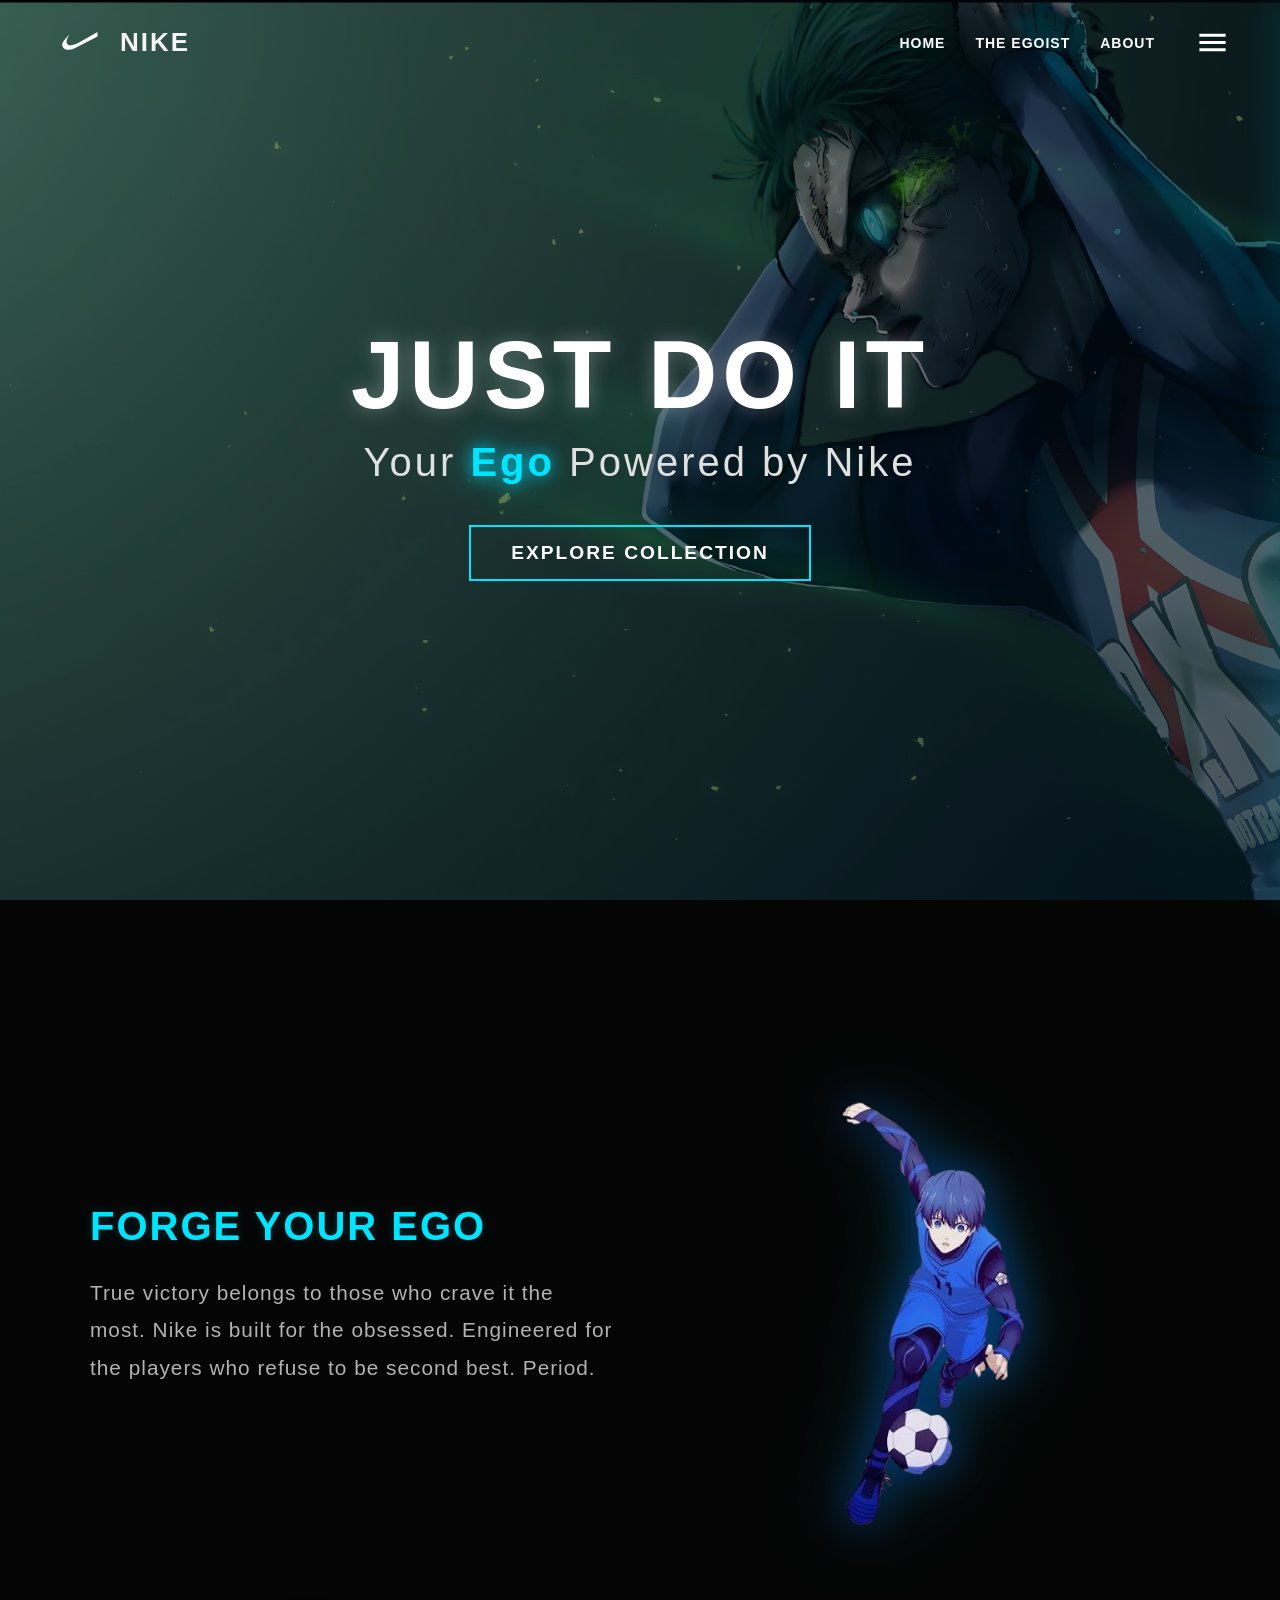
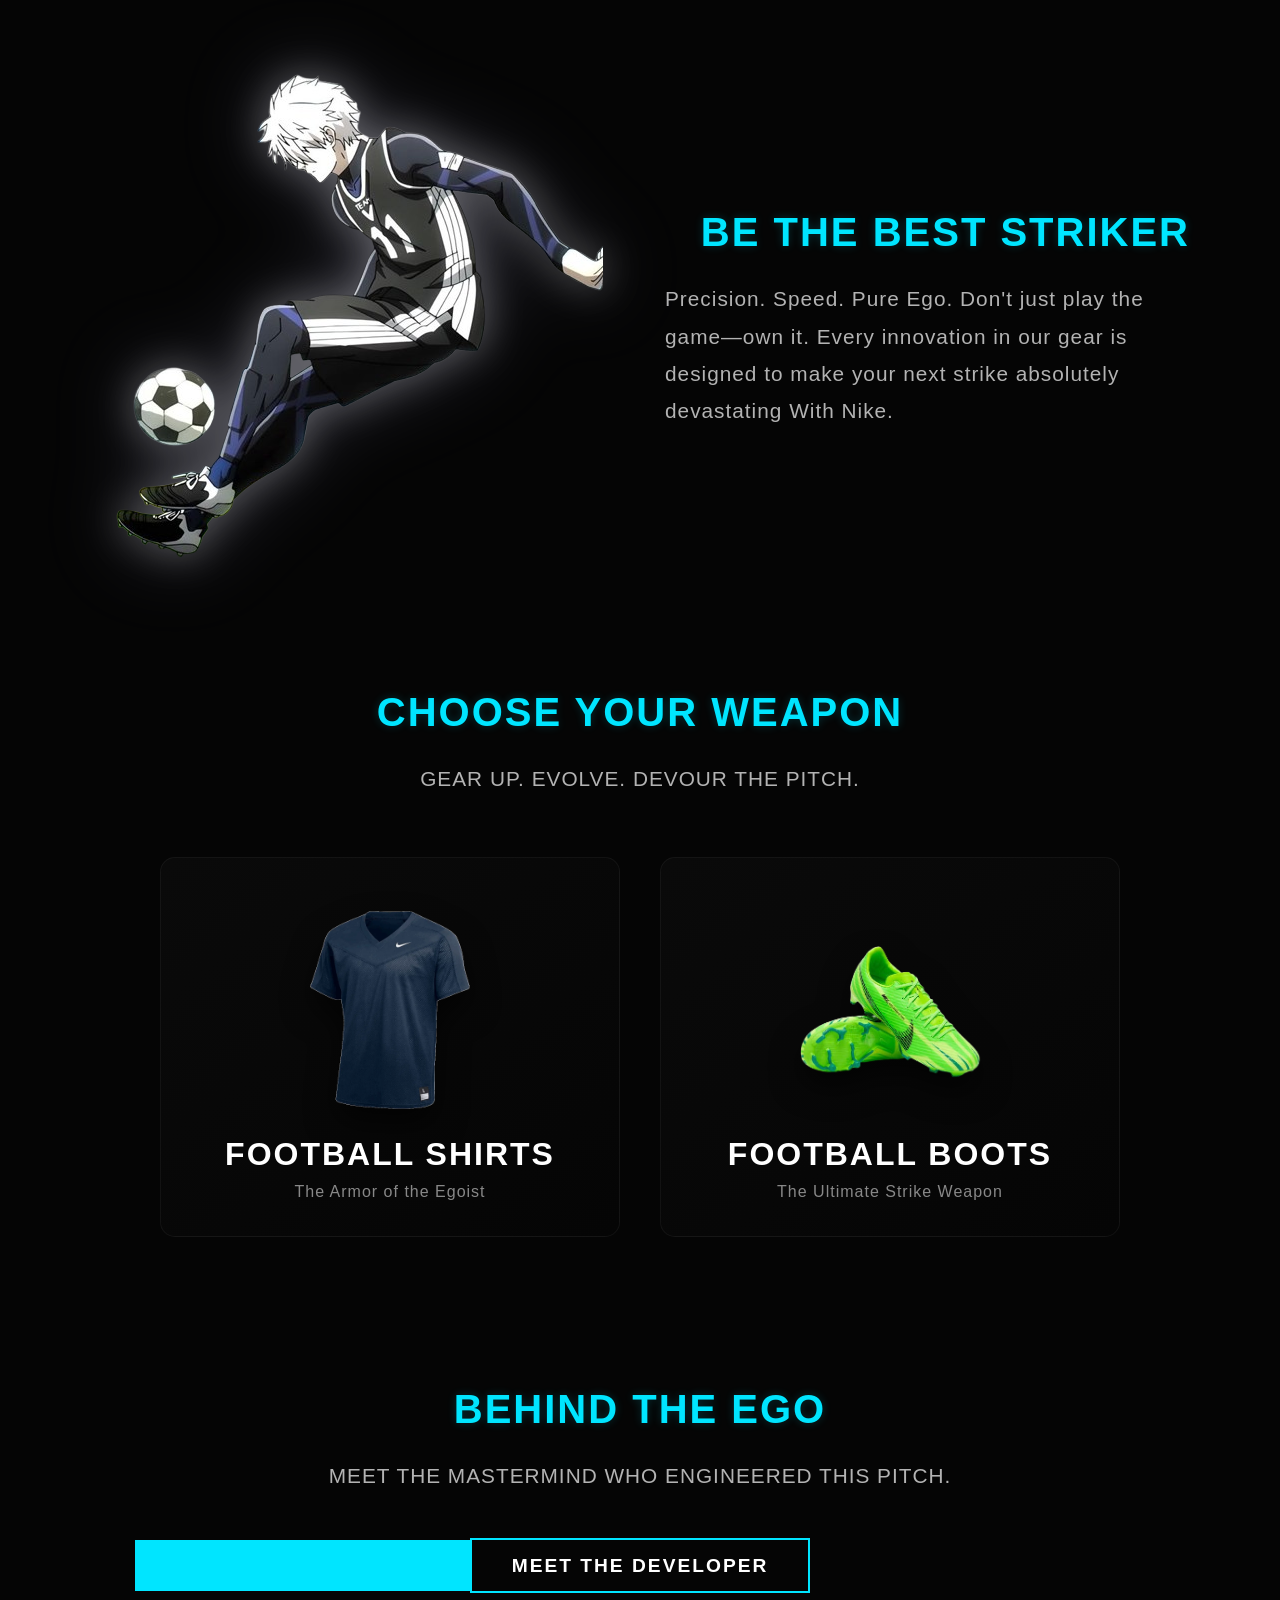
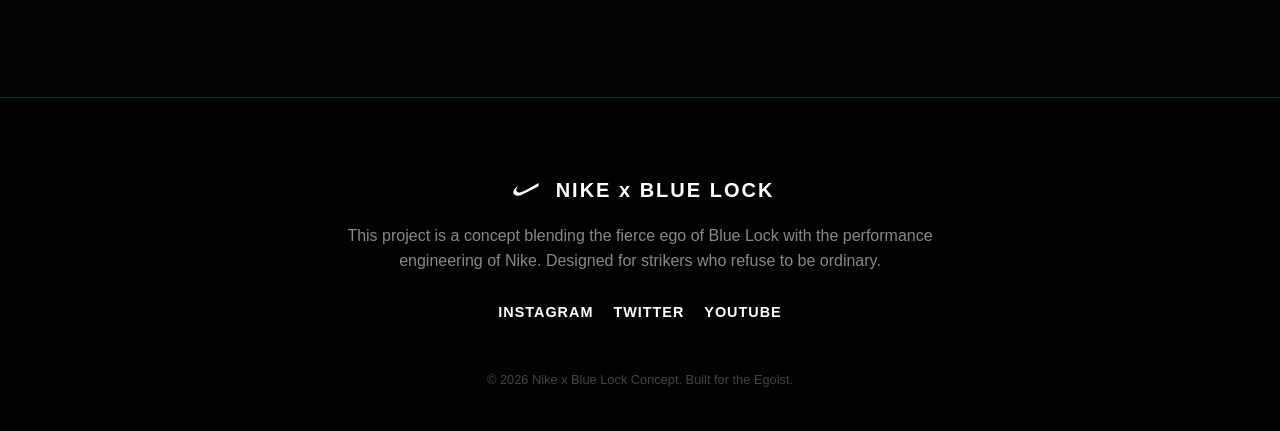
==== index.html @ 090bbc3a "Update index.html" ====
<!DOCTYPE html>
<html lang="en">
<head>
    <meta charset="UTF-8">
    <meta name="viewport" content="width=device-width, initial-scale=1.0">
    <title>Nike | Blue Lock</title>
    <link rel="stylesheet" href="css/master.css">
</head>
<body>

    <!-- شريط التنقل (Navbar) -->
    <nav id="navbar">
        <div class="logo">
            <svg viewBox="0 0 24 24" width="60" height="35" fill="white">
                <path d="M24 7.8L9.04 15.6c-2.32 1.31-4.7 1.77-7.23.95C.13 15.44-1.14 13.9.79 10.98c.45-.69 1-1.34 1.58-1.95.83-.87 1.62-1.78 2.45-2.65-.63.95-1.14 1.95-1.6 2.97-.47 1.05-.62 2.1-.2 3.1.53 1.25 1.77 1.74 3.07 1.48 1.98-.38 3.86-1.15 5.6-2.07l12.31-7.06z"/>
            </svg>
            NIKE
        </div>
        
        <div class="nav-right">
            <ul class="nav-links">
                <li><a href="#hero">Home</a></li>
                <li><a href="#about">The Egoist</a></li>
                <li><a href="#footer">About</a></li>
            </ul>
            <div class="menu-btn" id="menu-btn">
                <svg viewBox="0 0 24 24" width="35" height="35" fill="white">
                    <path d="M3 6h18v2H3V6m0 5h18v2H3v-2m0 5h18v2H3v-2z"/>
                </svg>
            </div>
        </div>
    </nav>

    <!-- القائمة الجانبية المخفية -->
    <div id="sidebar" class="sidebar">
        <div class="close-btn" id="close-btn">&times;</div>
        <ul class="sidebar-links">
            <li><a href="shirts.html" target="_blank">Football Shirts</a></li>
            <li><a href="boots.html" target="_blank">Football Boots</a></li>
        </ul>
    </div>

    <!-- بطل الصفحة -->
    <section id="hero">
        <video class="video-bg" autoplay loop muted playsinline webkit-playsinline poster="main photos/rin-poster.png" preload="auto">
            <source src="main videos/rin-itoshi-bluelock.3840x2160.mp4" type="video/mp4">
        </video>
        <div class="overlay"></div>
        <div class="hero-content">
            <h1>Just Do It</h1>
            <h2>Your <span>Ego</span> Powered by Nike </h2>
            <a href="#explore-btn" id="explore-btn" class="btn">Explore Collection</a>
        </div>
    </section>

    <!-- المحتوى -->
    <section id="about" class="content-section">
        
        <!-- إيساجي -->
        <div class="split-container reveal">
            <div class="text-content">
                <h3 class="section-title text-left">FORGE YOUR EGO</h3>
                <p>True victory belongs to those who crave it the most. Nike is built for the obsessed. Engineered for the players who refuse to be second best. Period.</p>
            </div>
            <div class="image-content">
                <img src="main photos/images_isagiiii-removebg-preview.png" alt="Isagi Yoichi" class="character-img isagi-aura">
            </div>
        </div>
        
        <!-- ناجي -->
        <div class="split-container split-reverse reveal">
            <div class="text-content">
                <h3 class="section-title text-left">BE THE BEST STRIKER</h3>
                <p>Precision. Speed. Pure Ego. Don't just play the game—own it. Every innovation in our gear is designed to make your next strike absolutely devastating With Nike.</p>
            </div>
            <div class="image-content">
                <img src="main photos/nagiiisiii-removebg-preview.png" alt="Nagi Seishiro" class="character-img nagi-aura">
            </div>
        </div>

        <!-- الكروت -->
        <div class="categories-section reveal">
            <h3 class="section-title text-center">CHOOSE YOUR WEAPON</h3>
            <p class="section-subtitle text-center">Gear up. Evolve. Devour the pitch.</p>
            <div class="cards-container">
                <a href="shirts.html" class="category-card isagi-card">
                    <img src="main photos/NikeMen_sStockFlagFootballJersey_13.webp" alt="Football Shirt" class="card-image">
                    <div class="card-text">
                        <h4>FOOTBALL SHIRTS</h4>
                        <p>The Armor of the Egoist</p>
                    </div>
                </a>
                <a href="boots.html" class="category-card rin-card">
                    <img src="main photos/images_boots-removebg-preview.png" alt="Football Boots" class="card-image">
                    <div class="card-text">
                        <h4>FOOTBALL BOOTS</h4>
                        <p>The Ultimate Strike Weapon</p>
                    </div>
                </a>
            </div>
        </div>
        
        <!-- سيكشن المطور (الجديد) -->
        <div class="developer-teaser reveal">
            <h3 class="section-title text-center">BEHIND THE EGO</h3>
            <p class="section-subtitle text-center">Meet the mastermind who engineered this pitch.</p>
            <div class="text-center" style="margin-top: 30px;">
                <a href="me.html" class="btn">MEET THE DEVELOPER</a>
            </div>
        </div>

    </section>

    <!-- الفوتر -->
    <footer id="footer" class="footer-section">
        <div class="footer-content reveal">
            <div class="footer-logo">
                <svg viewBox="0 0 24 24" width="40" height="25" fill="white">
                    <path d="M24 7.8L9.04 15.6c-2.32 1.31-4.7 1.77-7.23.95C.13 15.44-1.14 13.9.79 10.98c.45-.69 1-1.34 1.58-1.95.83-.87 1.62-1.78 2.45-2.65-.63.95-1.14 1.95-1.6 2.97-.47 1.05-.62 2.1-.2 3.1.53 1.25 1.77 1.74 3.07 1.48 1.98-.38 3.86-1.15 5.6-2.07l12.31-7.06z"/>
                </svg>
                <span>NIKE x BLUE LOCK</span>
            </div>
            <p>This project is a concept blending the fierce ego of Blue Lock with the performance engineering of Nike. Designed for strikers who refuse to be ordinary.</p>
            <div class="social-links">
                <a href="https://www.instagram.com/nike/" target="_blank">Instagram</a>
                <a href="https://twitter.com/Nike" target="_blank">Twitter</a>
                <a href="https://www.youtube.com/@nike" target="_blank">YouTube</a>
            </div>
            <p class="copyright">&copy; 2026 Nike x Blue Lock Concept. Built for the Egoist.</p>
        </div>
    </footer>

    <script src="js/active.js"></script>
</body>
</html>
---- css/master.css ----
/* =========================================
   الأساسيات وتنسيق الصفحة
   ========================================= */
* {
    margin: 0;
    padding: 0;
    box-sizing: border-box;
    font-family: 'Arial', sans-serif;
}

html {
    scroll-behavior: smooth; 
}
 
body {
    overflow-x: hidden; 
    width: 100%;
    background-color: #050505; 
    color: #f5f5f5;
}
 
/* =========================================
   شريط التنقل (Navbar)
   ========================================= */
#navbar {
    position: fixed;
    top: 0;
    width: 100%;
    padding: 25px 50px;
    display: flex;
    justify-content: space-between;
    align-items: center;
    z-index: 1000;
    transition: background-color 0.4s ease, padding 0.4s ease, box-shadow 0.4s ease;
}
 
#navbar.scrolled {
    background-color: rgba(5, 5, 5, 0.9);
    padding: 15px 50px;
    box-shadow: 0 5px 20px rgba(0, 229, 255, 0.1); 
    backdrop-filter: blur(10px);
}
 
.logo {
    display: flex;
    align-items: center;
    gap: 10px;
    font-size: 26px;
    font-weight: 900;
    letter-spacing: 2px;
}
 
.nav-right {
    display: flex;
    align-items: center;
    gap: 40px; 
}
 
.nav-links {
    list-style: none;
    display: flex;
    gap: 30px;
}
 
.nav-links a {
    text-decoration: none;
    color: #fff;
    font-weight: bold;
    font-size: 14px;
    text-transform: uppercase;
    letter-spacing: 1px;
    transition: color 0.3s ease, text-shadow 0.3s ease;
}
 
.nav-links a:hover {
    color: #00e5ff;
    text-shadow: 0 0 10px #00e5ff;
}
 
/* =========================================
   بطل الصفحة (Hero Section) والفيديو
   ========================================= */
#hero {
    position: relative;
    width: 100%;
    overflow: hidden;
    isolation: isolate; 
    background-color: #04100f; 
    
    background-image: url("../main photos/rin-poster.png");
    background-size: cover;
    background-position: center;

    height: 100vh;
    height: 100dvh;
    height: calc(var(--vh, 1vh) * 100);
    display: flex;
    justify-content: center;
    align-items: center;
    text-align: center;
}
 
.video-bg {
    position: absolute;
    top: 0;
    left: 0;
    width: 100%;
    height: 100%;
    min-width: 100%;
    min-height: 100%;
    object-fit: cover;
    z-index: -2;
}
 
.overlay {
    position: absolute;
    top: 0;
    left: 0;
    width: 100%;
    height: 100%;
    background: linear-gradient(135deg, rgba(0,0,0,0.4) 0%, rgba(0, 15, 30, 0.7) 100%);
    z-index: -1;
}
 
.hero-content {
    position: relative;
    z-index: 1;
    display: flex;
    flex-direction: column;
    justify-content: center;
    align-items: center;
    height: 100vh; 
    padding: 0 20px;
}
 
.hero-content h1 {
    font-size: 6rem;
    font-weight: 900;
    text-transform: uppercase;
    letter-spacing: 5px;
    margin-bottom: 10px;
    color: #fff;
    text-shadow: 0 0 20px rgba(255, 255, 255, 0.3);
}
 
.hero-content h2 {
    font-size: 2.5rem;
    font-weight: 300;
    letter-spacing: 3px;
    margin-bottom: 40px;
    color: #e0e0e0;
}
 
.hero-content h2 span {
    color: #00e5ff;
    font-weight: 800;
    text-shadow: 0 0 15px rgba(0, 229, 255, 0.8), 0 0 30px rgba(0, 229, 255, 0.5);
}
 
.btn {
    padding: 15px 40px;
    background-color: transparent;
    color: #fff;
    border: 2px solid #00e5ff;
    text-transform: uppercase;
    font-weight: bold;
    font-size: 1.2rem;
    letter-spacing: 2px;
    text-decoration: none;
    transition: all 0.4s ease;
    position: relative;
    overflow: hidden;
    z-index: 1;
}
 
.btn::before {
    content: '';
    position: absolute;
    top: 0;
    left: -100%;
    width: 100%;
    height: 100%;
    background-color: #00e5ff;
    z-index: -1;
    transition: all 0.4s ease;
}
 
.btn:hover::before {
    left: 0;
}
 
.btn:hover {
    color: #050505;
    box-shadow: 0 0 20px #00e5ff;
}
 
/* =========================================
   أكواد القائمة الجانبية (Sidebar) 
   ========================================= */
.menu-btn {
    cursor: pointer;
    display: flex;
    align-items: center;
    transition: transform 0.3s ease;
}
 
.menu-btn:hover {
    transform: scale(1.1);
}
 
.menu-btn:hover svg {
    fill: #00e5ff; 
}
 
.sidebar {
    position: fixed;
    top: 0;
    right: -350px; 
    width: 350px;
    height: 100vh;
    background: rgba(5, 5, 5, 0.95);
    backdrop-filter: blur(15px); 
    border-left: 2px solid #00e5ff; 
    box-shadow: -10px 0 30px rgba(0, 229, 255, 0.1);
    z-index: 2000; 
    transition: right 0.5s cubic-bezier(0.77, 0, 0.175, 1); 
    display: flex;
    flex-direction: column;
    padding: 40px;
    max-width: 100%;
}
 
.sidebar.active {
    right: 0; 
}
 
.close-btn {
    align-self: flex-end;
    font-size: 45px;
    font-weight: 300;
    cursor: pointer;
    color: #fff;
    margin-bottom: 50px;
    transition: all 0.3s ease;
    line-height: 1;
}
 
.close-btn:hover {
    color: #00e5ff;
    transform: rotate(90deg); 
    text-shadow: 0 0 15px #00e5ff;
}
 
.sidebar-links {
    list-style: none;
    display: flex;
    flex-direction: column;
    gap: 30px;
}
 
.sidebar-links a {
    text-decoration: none;
    color: #fff;
    font-size: 1.4rem;
    font-weight: 900;
    text-transform: uppercase;
    letter-spacing: 3px;
    transition: all 0.3s ease;
    display: block;
    padding-bottom: 15px;
    border-bottom: 1px solid rgba(255, 255, 255, 0.1);
}
 
.sidebar-links a:hover {
    color: #00e5ff;
    padding-left: 15px; 
    border-bottom: 1px solid #00e5ff;
    text-shadow: 0 0 20px rgba(0, 229, 255, 0.5);
}
 
/* =========================================
   تنسيق قسم المحتوى (The Egoist Sections)
   ========================================= */
.content-section {
    padding: 120px 20px;
    background-color: #050505; 
    position: relative;
    z-index: 2; 
    overflow: hidden; 
}
 
/* التنسيق للقسم المنفصل (صورة وكلام) */
.split-container {
    max-width: 1100px;
    margin: 0 auto 100px auto;
    display: flex;
    align-items: center;
    justify-content: space-between;
    gap: 50px;
}

/* كلاس لعكس الاتجاه (الصورة شمال والكلام يمين) */
.split-reverse {
    flex-direction: row-reverse;
}

.text-content {
    flex: 1;
}

.text-left {
    text-align: left; 
}

/* عشان نضمن إن العناوين تفضل متناسقة حتى لو اتعكست */
.split-reverse .text-left {
    text-align: right; 
}

.image-content {
    flex: 1;
    display: flex;
    justify-content: center;
    position: relative;
}

/* تنسيق صور الشخصيات */
.character-img {
    max-width: 100%;
    height: auto;
    max-height: 550px; 
    object-fit: contain;
    transition: transform 0.5s ease, filter 0.5s ease;
}

/* هالة النيون الأزرق لشخصية إيساجي */
.isagi-aura {
    filter: drop-shadow(0 0 20px rgba(0, 102, 255, 0.4)) drop-shadow(0 0 40px rgba(0, 229, 255, 0.2));
}

.character-img.isagi-aura:hover {
    transform: scale(1.05) translateY(-10px);
    filter: drop-shadow(0 0 25px rgba(0, 102, 255, 0.7)) drop-shadow(0 0 50px rgba(0, 229, 255, 0.5));
}

/* هالة النيون الأبيض/الفضي لشخصية ناجي */
.nagi-aura {
    filter: drop-shadow(0 0 20px rgba(255, 255, 255, 0.3)) drop-shadow(0 0 40px rgba(200, 200, 255, 0.2));
}

.character-img.nagi-aura:hover {
    transform: scale(1.05) translateY(-10px);
    filter: drop-shadow(0 0 25px rgba(255, 255, 255, 0.6)) drop-shadow(0 0 50px rgba(200, 200, 255, 0.4));
}

/* العناوين والباراجرافات */
.section-title {
    font-size: 2.5rem;
    color: #00e5ff;
    margin-bottom: 25px;
    text-transform: uppercase;
    letter-spacing: 2px;
    text-shadow: 0 0 10px rgba(0, 229, 255, 0.2);
}
 
.content-section p, .text-content p {
    font-size: 1.3rem;
    line-height: 1.8;
    color: #b3b3b3;
    font-weight: 300;
    letter-spacing: 1px;
}

/* =========================================
   قسم اختر سلاحك (Choose Your Weapon)
   ========================================= */
.categories-section {
    padding-top: 20px;
    padding-bottom: 150px;
}

.text-center {
    text-align: center !important;
    width: 100%;
}

.section-subtitle {
    text-align: center;
    margin-bottom: 60px;
    color: #888;
    font-size: 1.1rem;
    text-transform: uppercase;
    letter-spacing: 2px;
}

.cards-container {
    display: flex;
    justify-content: center;
    gap: 40px;
    max-width: 1000px;
    margin: 0 auto;
    padding: 0 20px;
}

/* التنسيق الأساسي للكروت */
.category-card {
    flex: 1;
    position: relative;
    height: 380px; 
    background: linear-gradient(145deg, #0a0a0a, #050505);
    border: 1px solid rgba(255, 255, 255, 0.05);
    border-radius: 15px;
    display: flex;
    flex-direction: column;
    justify-content: flex-end;
    padding: 30px;
    text-decoration: none;
    overflow: hidden;
    transition: transform 0.4s ease, box-shadow 0.4s ease, border-color 0.4s ease;
}

/* تنسيق صور المنتجات جوه الكروت */
.card-image {
    position: absolute;
    top: 40%; 
    left: 50%;
    transform: translate(-50%, -50%);
    width: auto;
    max-width: 80%;
    height: 55%; 
    object-fit: contain;
    z-index: 1;
    transition: all 0.5s cubic-bezier(0.25, 0.8, 0.25, 1);
    filter: drop-shadow(0 15px 15px rgba(0,0,0,0.6));
}

/* تأثير الإضاءة في الخلفية (Neon Glow) */
.category-card::before {
    content: '';
    position: absolute;
    top: -50%;
    left: -50%;
    width: 200%;
    height: 200%;
    opacity: 0;
    transition: opacity 0.5s ease;
    z-index: 0;
}

/* لون أزرق لكارت التيشيرتات */
.category-card.isagi-card::before {
    background: radial-gradient(circle, rgba(0, 102, 255, 0.15) 0%, transparent 60%);
}

/* لون أخضر فاقع لكارت الأحذية */
.category-card.rin-card::before {
    background: radial-gradient(circle, rgba(0, 255, 0, 0.12) 0%, transparent 60%);
}

/* تنسيق الكلام جوه الكارت */
.card-text {
    position: relative;
    z-index: 2;
    text-align: center;
}

.category-card h4 {
    color: #fff;
    font-size: 2rem;
    font-weight: 900;
    text-transform: uppercase;
    letter-spacing: 2px;
    margin-bottom: 5px;
    transition: color 0.3s ease;
}

.category-card p {
    color: #888;
    font-size: 1rem;
    letter-spacing: 1px;
    margin-bottom: 0;
}

/* تأثير الـ Hover */
.category-card:hover {
    transform: translateY(-15px);
}

.category-card:hover .card-image {
    transform: translate(-50%, -45%) scale(1.15) rotate(-3deg);
}

.category-card.isagi-card:hover {
    box-shadow: 0 20px 40px rgba(0, 102, 255, 0.2);
    border-color: rgba(0, 102, 255, 0.5);
}

.category-card.rin-card:hover {
    box-shadow: 0 20px 40px rgba(0, 255, 0, 0.15);
    border-color: rgba(0, 255, 0, 0.5);
}

.category-card:hover::before {
    opacity: 1;
}

.category-card.isagi-card:hover h4 {
    color: #00e5ff;
}

.category-card.rin-card:hover h4 {
    color: #00ff00;
}
 
/* =========================================
   حركة الأنيميشن مع السكرول (Reveal Animation)
   ========================================= */
.reveal {
    opacity: 0;
    transform: translateY(60px); 
    transition: all 0.8s ease-out; 
}
 
.reveal.active {
    opacity: 1;
    transform: translateY(0); 
}
 
/* =========================================
   تنسيق تذييل الصفحة (Footer / About)
   ========================================= */
.footer-section {
    background-color: #020202;
    padding: 80px 20px 40px;
    text-align: center;
    border-top: 1px solid rgba(0, 229, 255, 0.2); 
    position: relative;
    z-index: 2;
}
 
.footer-content {
    max-width: 600px;
    margin: 0 auto;
    display: flex;
    flex-direction: column;
    align-items: center;
    gap: 20px;
}
 
.footer-logo {
    display: flex;
    align-items: center;
    gap: 10px;
    font-size: 20px;
    font-weight: 900;
    letter-spacing: 2px;
    color: #fff;
}
 
.footer-content p {
    font-size: 1rem;
    color: #888;
    line-height: 1.6;
}
 
.social-links {
    display: flex;
    gap: 20px;
    margin-top: 10px;
}
 
.social-links a {
    color: #fff;
    text-decoration: none;
    font-weight: bold;
    text-transform: uppercase;
    letter-spacing: 1px;
    font-size: 0.9rem;
    transition: color 0.3s ease;
}
 
.social-links a:hover {
    color: #00e5ff;
    text-shadow: 0 0 10px #00e5ff;
}
 
.copyright {
    margin-top: 30px;
    font-size: 0.8rem !important;
    color: #444 !important;
}
 
/* =========================================================
   استجابة الموقع للشاشات المتوسطة والموبايل
   ========================================================= */
@media (max-width: 900px) {
    .hero-content h1 { font-size: 3.4rem; letter-spacing: 2px; }
    .hero-content h2 { font-size: 1.6rem; letter-spacing: 1px; margin-bottom: 32px; }
    .section-title { font-size: 1.9rem; }
    .content-section { padding: 90px 20px; }
    .content-section p, .text-content p { font-size: 1.05rem; }
    
    .split-container, .split-reverse {
        flex-direction: column-reverse;
        text-align: center;
        gap: 40px;
    }
    .text-left, .split-reverse .text-left { text-align: center; }
    .character-img { max-height: 400px; }
    .cards-container { flex-direction: column; }
    
    .category-card {
        min-height: 350px !important;
        height: auto;
    }
}
 
@media (max-width: 480px) {
    #navbar { padding: 14px 16px; flex-wrap: wrap; row-gap: 10px; }
    #navbar.scrolled { padding: 10px 16px; }
    .logo { font-size: 17px; gap: 6px; }
    .logo svg { width: 42px; height: 25px; }
    .nav-right { gap: 14px; }
    .nav-links { gap: 12px; }
    .nav-links a { font-size: 10px; letter-spacing: 0.5px; }
    .menu-btn svg { width: 26px; height: 26px; }
 
    .hero-content h1 { font-size: 2.2rem; letter-spacing: 1px; margin-bottom: 8px; }
    .hero-content h2 { font-size: 1.1rem; letter-spacing: 0.5px; margin-bottom: 28px; }
    .btn { padding: 12px 26px; font-size: 0.95rem; letter-spacing: 1px; }
 
    .content-section { padding: 60px 18px; }
    .section-title { font-size: 1.5rem; }
    .content-section p, .text-content p { font-size: 0.95rem; line-height: 1.7; }
 
    .sidebar { width: 82%; max-width: 300px; padding: 30px 25px; }
    .close-btn { font-size: 36px; margin-bottom: 35px; }
    .sidebar-links { gap: 20px; }
    .sidebar-links a { font-size: 1.1rem; letter-spacing: 2px; padding-bottom: 12px; }
 
    .footer-logo { font-size: 16px; }
    .footer-content p { font-size: 0.9rem; }
    
    /* =========================================================
       التعديل النهائي والإجباري للكروت عشان تفرد على الموبايل
       ========================================================= */
    .category-card {
        min-height: 300px !important; /* إجبار الموبايل يخلي الكارت طويل */
        height: 300px !important;
        padding: 25px 20px !important;
        justify-content: flex-end !important;
        width: 100% !important;
        display: flex !important;
        flex-direction: column !important;
    }
    
    .card-image {
        position: absolute !important;
        top: 40% !important; /* زق الصورة لفوق */
        height: 55% !important; 
        width: 85% !important; /* عرض أكبر عشان تبان واضحة */
        max-width: 220px !important; 
        object-fit: contain !important;
    }

    .card-text {
        position: relative !important;
        z-index: 2 !important;
        margin-top: auto !important; /* يزق الكلام لتحت خالص */
    }

    .category-card h4 {
        font-size: 1.4rem !important;
        margin-bottom: 5px !important;
    }
    
    .category-card p {
        font-size: 0.85rem !important;
    }
}
 
/* أجهزة صغيرة جدًا (٣٦٠ بكسل وأقل) */
@media (max-width: 360px) {
    .hero-content h1 { font-size: 1.9rem; }
    .hero-content h2 { font-size: 0.95rem; }
    .nav-links a { font-size: 9px; }
}
 
/* =========================================================
   تعديل موضع الفيديو والصورة البديلة على الشاشات الضيقة
   ========================================================= */
@media (max-width: 768px) {
    .video-bg { object-position: 78% center; }
    #hero { background-position: 78% center; }
}

/* =========================================================
   إخفاء زرار التشغيل (Play Button) في وضع توفير الطاقة
   ========================================================= */
video::-webkit-media-controls,
video::-webkit-media-controls-enclosure,
video::-webkit-media-controls-overlay-play-button,
video::-webkit-media-controls-start-playback-button,
video::-webkit-media-controls-play-button {
    display: none !important;
    -webkit-appearance: none !important;
    opacity: 0 !important;
}

video { pointer-events: none !important; }
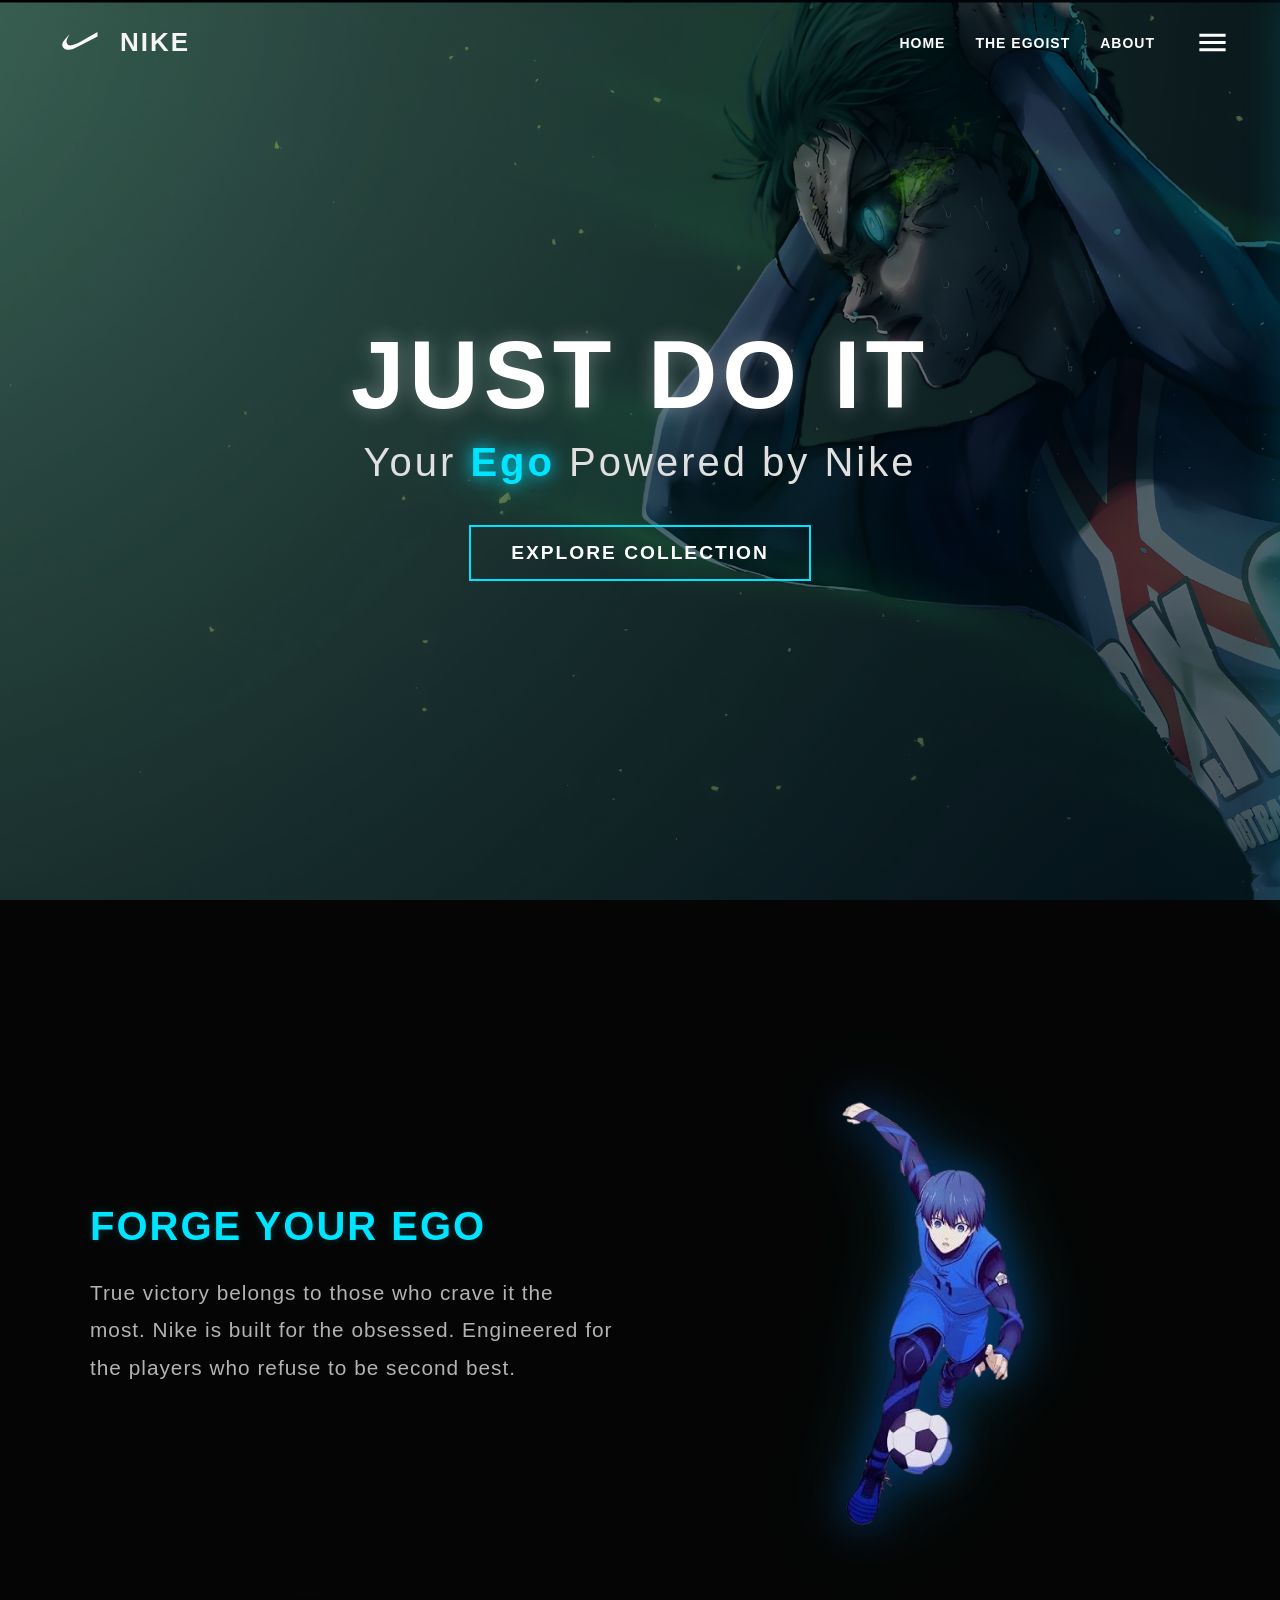
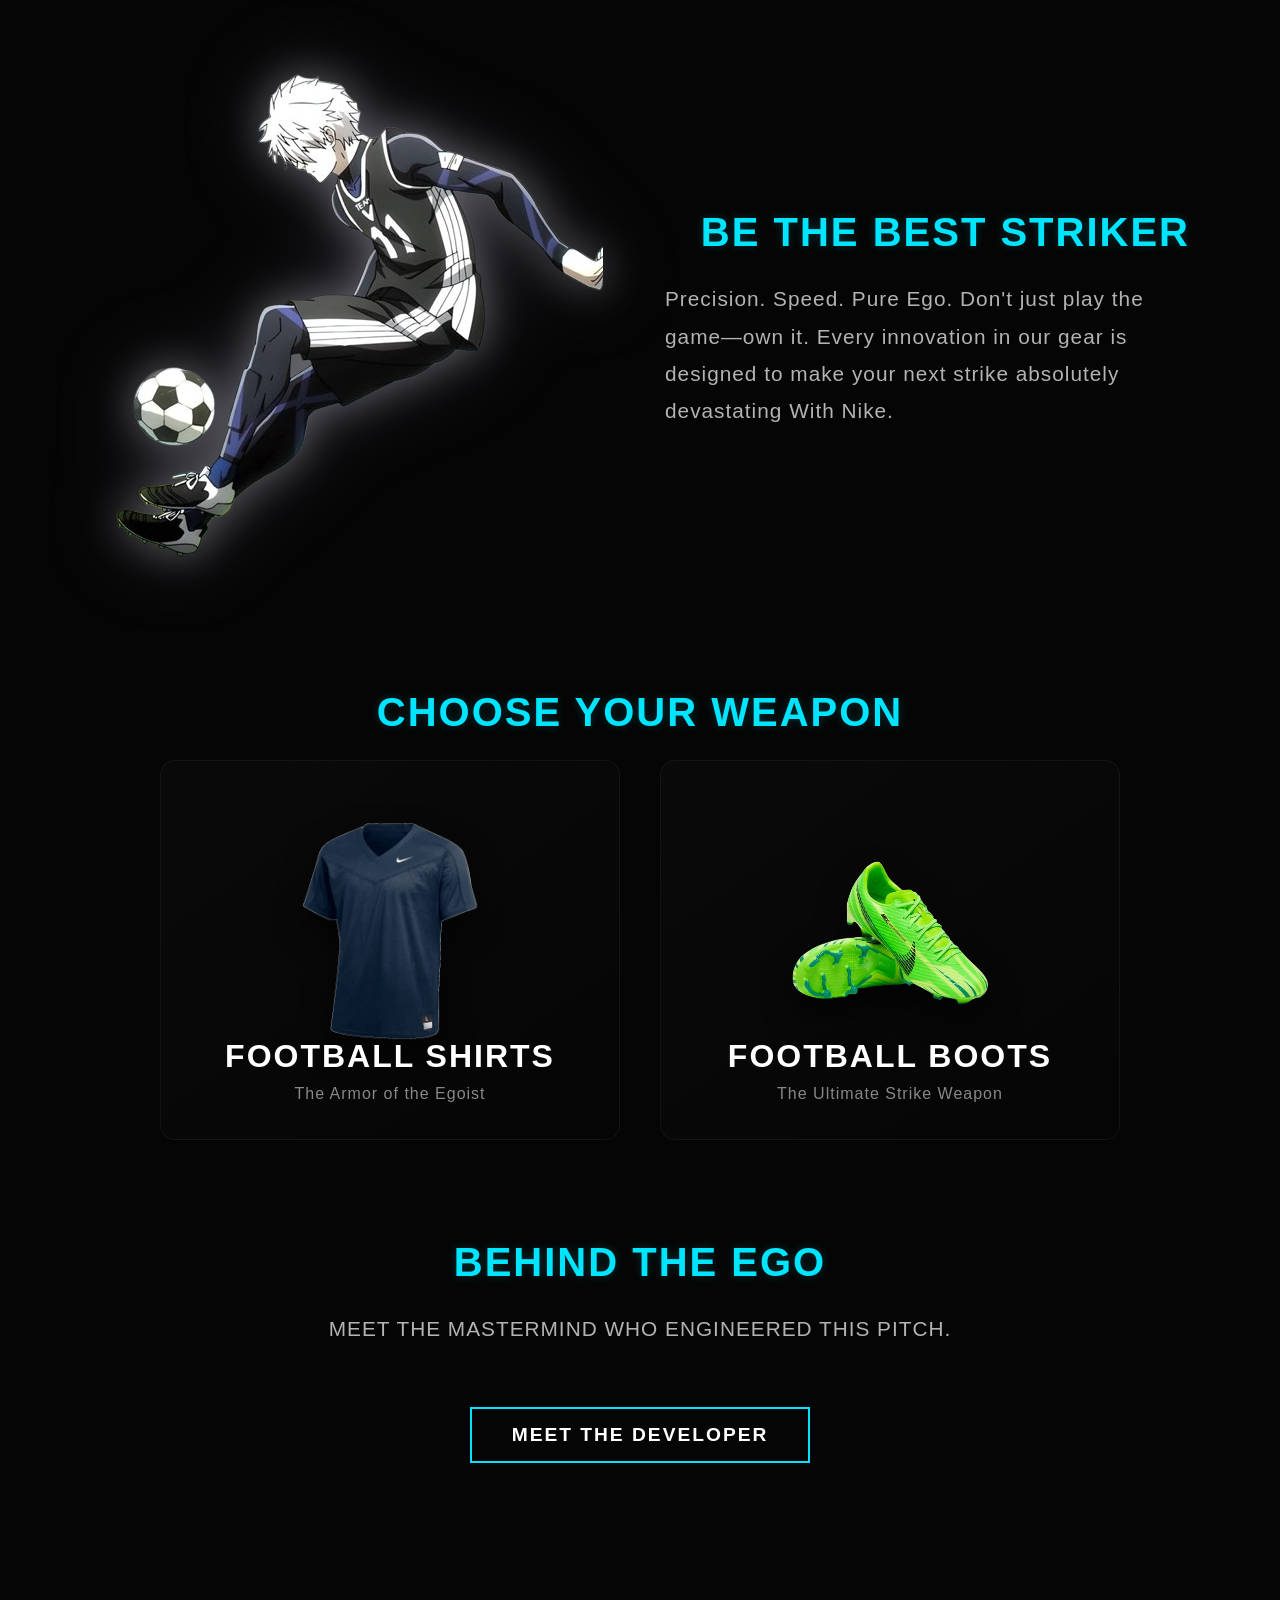
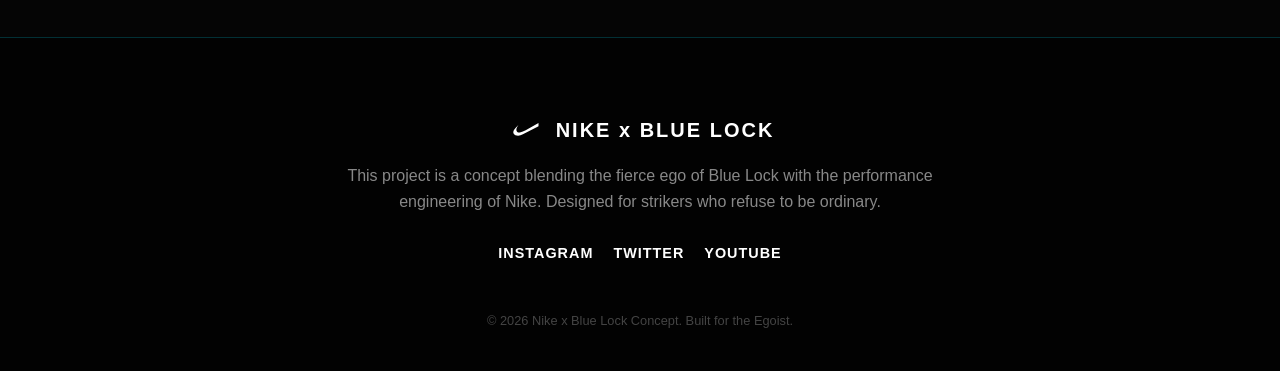
==== commit 5d8df574: "Update index.html" ====
--- a/index.html
+++ b/index.html
@@ -60,7 +60,7 @@
         <div class="split-container reveal">
             <div class="text-content">
                 <h3 class="section-title text-left">FORGE YOUR EGO</h3>
-                <p>True victory belongs to those who crave it the most. Nike is built for the obsessed. Engineered for the players who refuse to be second best. Period.</p>
+                <p>True victory belongs to those who crave it the most. Nike is built for the obsessed. Engineered for the players who refuse to be second best.</p>
             </div>
             <div class="image-content">
                 <img src="main photos/images_isagiiii-removebg-preview.png" alt="Isagi Yoichi" class="character-img isagi-aura">
@@ -81,7 +81,6 @@
         <!-- الكروت -->
         <div class="categories-section reveal">
             <h3 class="section-title text-center">CHOOSE YOUR WEAPON</h3>
-            <p class="section-subtitle text-center">Gear up. Evolve. Devour the pitch.</p>
             <div class="cards-container">
                 <a href="shirts.html" class="category-card isagi-card">
                     <img src="main photos/NikeMen_sStockFlagFootballJersey_13.webp" alt="Football Shirt" class="card-image">
--- a/css/master.css
+++ b/css/master.css
@@ -156,7 +156,10 @@
     font-weight: 800;
     text-shadow: 0 0 15px rgba(0, 229, 255, 0.8), 0 0 30px rgba(0, 229, 255, 0.5);
 }
- 
+
+/* =========================================
+   تنسيق الأزرار (هنا تم حل مشكلة اللون الأزرق اللي طالع بره)
+   ========================================= */
 .btn {
     padding: 15px 40px;
     background-color: transparent;
@@ -169,8 +172,10 @@
     text-decoration: none;
     transition: all 0.4s ease;
     position: relative;
-    overflow: hidden;
+    overflow: hidden !important; /* الأمر الإجباري لإخفاء اللون الزيادة */
     z-index: 1;
+    display: inline-block;
+    cursor: pointer;
 }
  
 .btn::before {
@@ -289,7 +294,6 @@
     overflow: hidden; 
 }
  
-/* التنسيق للقسم المنفصل (صورة وكلام) */
 .split-container {
     max-width: 1100px;
     margin: 0 auto 100px auto;
@@ -299,7 +303,6 @@
     gap: 50px;
 }
 
-/* كلاس لعكس الاتجاه (الصورة شمال والكلام يمين) */
 .split-reverse {
     flex-direction: row-reverse;
 }
@@ -312,7 +315,6 @@
     text-align: left; 
 }
 
-/* عشان نضمن إن العناوين تفضل متناسقة حتى لو اتعكست */
 .split-reverse .text-left {
     text-align: right; 
 }
@@ -324,7 +326,6 @@
     position: relative;
 }
 
-/* تنسيق صور الشخصيات */
 .character-img {
     max-width: 100%;
     height: auto;
@@ -333,7 +334,6 @@
     transition: transform 0.5s ease, filter 0.5s ease;
 }
 
-/* هالة النيون الأزرق لشخصية إيساجي */
 .isagi-aura {
     filter: drop-shadow(0 0 20px rgba(0, 102, 255, 0.4)) drop-shadow(0 0 40px rgba(0, 229, 255, 0.2));
 }
@@ -343,7 +343,6 @@
     filter: drop-shadow(0 0 25px rgba(0, 102, 255, 0.7)) drop-shadow(0 0 50px rgba(0, 229, 255, 0.5));
 }
 
-/* هالة النيون الأبيض/الفضي لشخصية ناجي */
 .nagi-aura {
     filter: drop-shadow(0 0 20px rgba(255, 255, 255, 0.3)) drop-shadow(0 0 40px rgba(200, 200, 255, 0.2));
 }
@@ -353,7 +352,6 @@
     filter: drop-shadow(0 0 25px rgba(255, 255, 255, 0.6)) drop-shadow(0 0 50px rgba(200, 200, 255, 0.4));
 }
 
-/* العناوين والباراجرافات */
 .section-title {
     font-size: 2.5rem;
     color: #00e5ff;
@@ -376,7 +374,7 @@
    ========================================= */
 .categories-section {
     padding-top: 20px;
-    padding-bottom: 150px;
+    padding-bottom: 50px;
 }
 
 .text-center {
@@ -402,7 +400,6 @@
     padding: 0 20px;
 }
 
-/* التنسيق الأساسي للكروت */
 .category-card {
     flex: 1;
     position: relative;
@@ -419,22 +416,19 @@
     transition: transform 0.4s ease, box-shadow 0.4s ease, border-color 0.4s ease;
 }
 
-/* تنسيق صور المنتجات جوه الكروت */
 .card-image {
     position: absolute;
-    top: 40%; 
+    top: 45%;
     left: 50%;
     transform: translate(-50%, -50%);
-    width: auto;
     max-width: 80%;
-    height: 55%; 
+    max-height: 60%;
     object-fit: contain;
     z-index: 1;
     transition: all 0.5s cubic-bezier(0.25, 0.8, 0.25, 1);
     filter: drop-shadow(0 15px 15px rgba(0,0,0,0.6));
 }
 
-/* تأثير الإضاءة في الخلفية (Neon Glow) */
 .category-card::before {
     content: '';
     position: absolute;
@@ -447,17 +441,14 @@
     z-index: 0;
 }
 
-/* لون أزرق لكارت التيشيرتات */
 .category-card.isagi-card::before {
     background: radial-gradient(circle, rgba(0, 102, 255, 0.15) 0%, transparent 60%);
 }
 
-/* لون أخضر فاقع لكارت الأحذية */
 .category-card.rin-card::before {
     background: radial-gradient(circle, rgba(0, 255, 0, 0.12) 0%, transparent 60%);
 }
 
-/* تنسيق الكلام جوه الكارت */
 .card-text {
     position: relative;
     z-index: 2;
@@ -481,35 +472,88 @@
     margin-bottom: 0;
 }
 
-/* تأثير الـ Hover */
-.category-card:hover {
-    transform: translateY(-15px);
-}
-
-.category-card:hover .card-image {
-    transform: translate(-50%, -45%) scale(1.15) rotate(-3deg);
-}
-
-.category-card.isagi-card:hover {
-    box-shadow: 0 20px 40px rgba(0, 102, 255, 0.2);
-    border-color: rgba(0, 102, 255, 0.5);
-}
-
-.category-card.rin-card:hover {
-    box-shadow: 0 20px 40px rgba(0, 255, 0, 0.15);
-    border-color: rgba(0, 255, 0, 0.5);
-}
-
-.category-card:hover::before {
-    opacity: 1;
-}
-
-.category-card.isagi-card:hover h4 {
-    color: #00e5ff;
-}
-
-.category-card.rin-card:hover h4 {
-    color: #00ff00;
+.category-card:hover { transform: translateY(-15px); }
+.category-card:hover .card-image { transform: translate(-50%, -55%) scale(1.15) rotate(-3deg); }
+.category-card.isagi-card:hover { box-shadow: 0 20px 40px rgba(0, 102, 255, 0.2); border-color: rgba(0, 102, 255, 0.5); }
+.category-card.rin-card:hover { box-shadow: 0 20px 40px rgba(0, 255, 0, 0.15); border-color: rgba(0, 255, 0, 0.5); }
+.category-card:hover::before { opacity: 1; }
+.category-card.isagi-card:hover h4 { color: #00e5ff; }
+.category-card.rin-card:hover h4 { color: #00ff00; }
+
+/* =========================================
+   مقدمة صفحة المطور (في الصفحة الرئيسية)
+   ========================================= */
+.developer-teaser { padding-bottom: 50px; padding-top: 50px; }
+
+/* =========================================
+   تنسيقات صفحة المطور (Developer Profile)
+   ========================================= */
+#developer-profile {
+    position: relative;
+    min-height: 100vh;
+    display: flex;
+    align-items: center;
+    justify-content: center;
+    padding: 120px 50px 50px;
+    overflow: hidden;
+    background-color: #020202;
+}
+.pitch-floor {
+    position: absolute;
+    bottom: 0;
+    left: 0;
+    width: 100%;
+    height: 35%;
+    background: linear-gradient(to top, #0a2e15 0%, #020202 100%); 
+    border-top: 1px solid rgba(0, 255, 170, 0.2); 
+    box-shadow: 0 -20px 50px rgba(10, 46, 21, 0.4);
+    z-index: 1;
+}
+.dev-content {
+    position: relative;
+    z-index: 2;
+    display: flex;
+    align-items: center;
+    justify-content: space-between;
+    max-width: 1200px;
+    width: 100%;
+    gap: 50px;
+}
+.dev-text { flex: 1; }
+.dev-title { font-size: 5rem; color: #fff; font-weight: 900; text-transform: uppercase; letter-spacing: 5px; margin-bottom: 10px; text-shadow: 0 0 20px rgba(0, 229, 255, 0.5); }
+.dev-role { font-size: 1.8rem; color: #00e5ff; margin-bottom: 25px; letter-spacing: 2px; }
+.dev-desc { font-size: 1.2rem; color: #b3b3b3; line-height: 1.8; margin-bottom: 40px; max-width: 500px; }
+.linkedin-btn {
+    display: inline-flex;
+    align-items: center;
+    gap: 12px;
+    background-color: transparent;
+    border-color: #0077b5;
+}
+.linkedin-btn:hover {
+    background-color: #0077b5;
+    box-shadow: 0 0 25px rgba(0, 119, 181, 0.6);
+    color: #fff;
+}
+.linkedin-btn::before { background-color: #0077b5; }
+.dev-image-container {
+    flex: 1;
+    display: flex;
+    justify-content: center;
+    align-items: flex-end;
+    height: 70vh;
+}
+.dev-img {
+    max-height: 100%;
+    object-fit: contain;
+    position: relative;
+    bottom: -40px; 
+    transition: transform 0.5s ease, filter 0.5s ease;
+}
+.dev-aura { filter: drop-shadow(0 0 25px rgba(0, 229, 255, 0.4)) drop-shadow(0 0 45px rgba(0, 102, 255, 0.3)); }
+.dev-img.dev-aura:hover {
+    transform: scale(1.05) translateY(-10px);
+    filter: drop-shadow(0 0 35px rgba(0, 229, 255, 0.7)) drop-shadow(0 0 60px rgba(0, 102, 255, 0.5));
 }
  
 /* =========================================
@@ -520,14 +564,13 @@
     transform: translateY(60px); 
     transition: all 0.8s ease-out; 
 }
- 
 .reveal.active {
     opacity: 1;
     transform: translateY(0); 
 }
  
 /* =========================================
-   تنسيق تذييل الصفحة (Footer / About)
+   تنسيق تذييل الصفحة (Footer)
    ========================================= */
 .footer-section {
     background-color: #020202;
@@ -537,58 +580,13 @@
     position: relative;
     z-index: 2;
 }
- 
-.footer-content {
-    max-width: 600px;
-    margin: 0 auto;
-    display: flex;
-    flex-direction: column;
-    align-items: center;
-    gap: 20px;
-}
- 
-.footer-logo {
-    display: flex;
-    align-items: center;
-    gap: 10px;
-    font-size: 20px;
-    font-weight: 900;
-    letter-spacing: 2px;
-    color: #fff;
-}
- 
-.footer-content p {
-    font-size: 1rem;
-    color: #888;
-    line-height: 1.6;
-}
- 
-.social-links {
-    display: flex;
-    gap: 20px;
-    margin-top: 10px;
-}
- 
-.social-links a {
-    color: #fff;
-    text-decoration: none;
-    font-weight: bold;
-    text-transform: uppercase;
-    letter-spacing: 1px;
-    font-size: 0.9rem;
-    transition: color 0.3s ease;
-}
- 
-.social-links a:hover {
-    color: #00e5ff;
-    text-shadow: 0 0 10px #00e5ff;
-}
- 
-.copyright {
-    margin-top: 30px;
-    font-size: 0.8rem !important;
-    color: #444 !important;
-}
+.footer-content { max-width: 600px; margin: 0 auto; display: flex; flex-direction: column; align-items: center; gap: 20px; }
+.footer-logo { display: flex; align-items: center; gap: 10px; font-size: 20px; font-weight: 900; letter-spacing: 2px; color: #fff; }
+.footer-content p { font-size: 1rem; color: #888; line-height: 1.6; }
+.social-links { display: flex; gap: 20px; margin-top: 10px; }
+.social-links a { color: #fff; text-decoration: none; font-weight: bold; text-transform: uppercase; letter-spacing: 1px; font-size: 0.9rem; transition: color 0.3s ease; }
+.social-links a:hover { color: #00e5ff; text-shadow: 0 0 10px #00e5ff; }
+.copyright { margin-top: 30px; font-size: 0.8rem !important; color: #444 !important; }
  
 /* =========================================================
    استجابة الموقع للشاشات المتوسطة والموبايل
@@ -613,6 +611,13 @@
         min-height: 350px !important;
         height: auto;
     }
+
+    #developer-profile { flex-direction: column; padding: 100px 20px 0; }
+    .dev-content { flex-direction: column; text-align: center; gap: 20px; }
+    .dev-title { font-size: 3.5rem; }
+    .dev-role { font-size: 1.4rem; }
+    .dev-desc { margin: 0 auto 30px; }
+    .dev-image-container { height: 50vh; }
 }
  
 @media (max-width: 480px) {
@@ -641,11 +646,9 @@
     .footer-logo { font-size: 16px; }
     .footer-content p { font-size: 0.9rem; }
     
-    /* =========================================================
-       التعديل النهائي والإجباري للكروت عشان تفرد على الموبايل
-       ========================================================= */
+    /* التعديل الإجباري للكروت عشان تفرد على الموبايل */
     .category-card {
-        min-height: 300px !important; /* إجبار الموبايل يخلي الكارت طويل */
+        min-height: 300px !important; 
         height: 300px !important;
         padding: 25px 20px !important;
         justify-content: flex-end !important;
@@ -656,17 +659,17 @@
     
     .card-image {
         position: absolute !important;
-        top: 40% !important; /* زق الصورة لفوق */
-        height: 55% !important; 
-        width: 85% !important; /* عرض أكبر عشان تبان واضحة */
-        max-width: 220px !important; 
+        top: 40% !important;
+        height: 55% !important;
+        width: 85% !important;
+        max-width: 220px !important;
         object-fit: contain !important;
     }
 
     .card-text {
         position: relative !important;
         z-index: 2 !important;
-        margin-top: auto !important; /* يزق الكلام لتحت خالص */
+        margin-top: auto !important;
     }
 
     .category-card h4 {
@@ -677,26 +680,23 @@
     .category-card p {
         font-size: 0.85rem !important;
     }
-}
- 
-/* أجهزة صغيرة جدًا (٣٦٠ بكسل وأقل) */
+
+    .dev-title { font-size: 2.5rem; }
+    .dev-role { font-size: 1.1rem; }
+    .dev-desc { font-size: 1rem; }
+}
+ 
 @media (max-width: 360px) {
     .hero-content h1 { font-size: 1.9rem; }
     .hero-content h2 { font-size: 0.95rem; }
     .nav-links a { font-size: 9px; }
 }
  
-/* =========================================================
-   تعديل موضع الفيديو والصورة البديلة على الشاشات الضيقة
-   ========================================================= */
 @media (max-width: 768px) {
     .video-bg { object-position: 78% center; }
     #hero { background-position: 78% center; }
 }
 
-/* =========================================================
-   إخفاء زرار التشغيل (Play Button) في وضع توفير الطاقة
-   ========================================================= */
 video::-webkit-media-controls,
 video::-webkit-media-controls-enclosure,
 video::-webkit-media-controls-overlay-play-button,
@@ -707,4 +707,6 @@
     opacity: 0 !important;
 }
 
-video { pointer-events: none !important; }
+video {
+    pointer-events: none !important;
+}
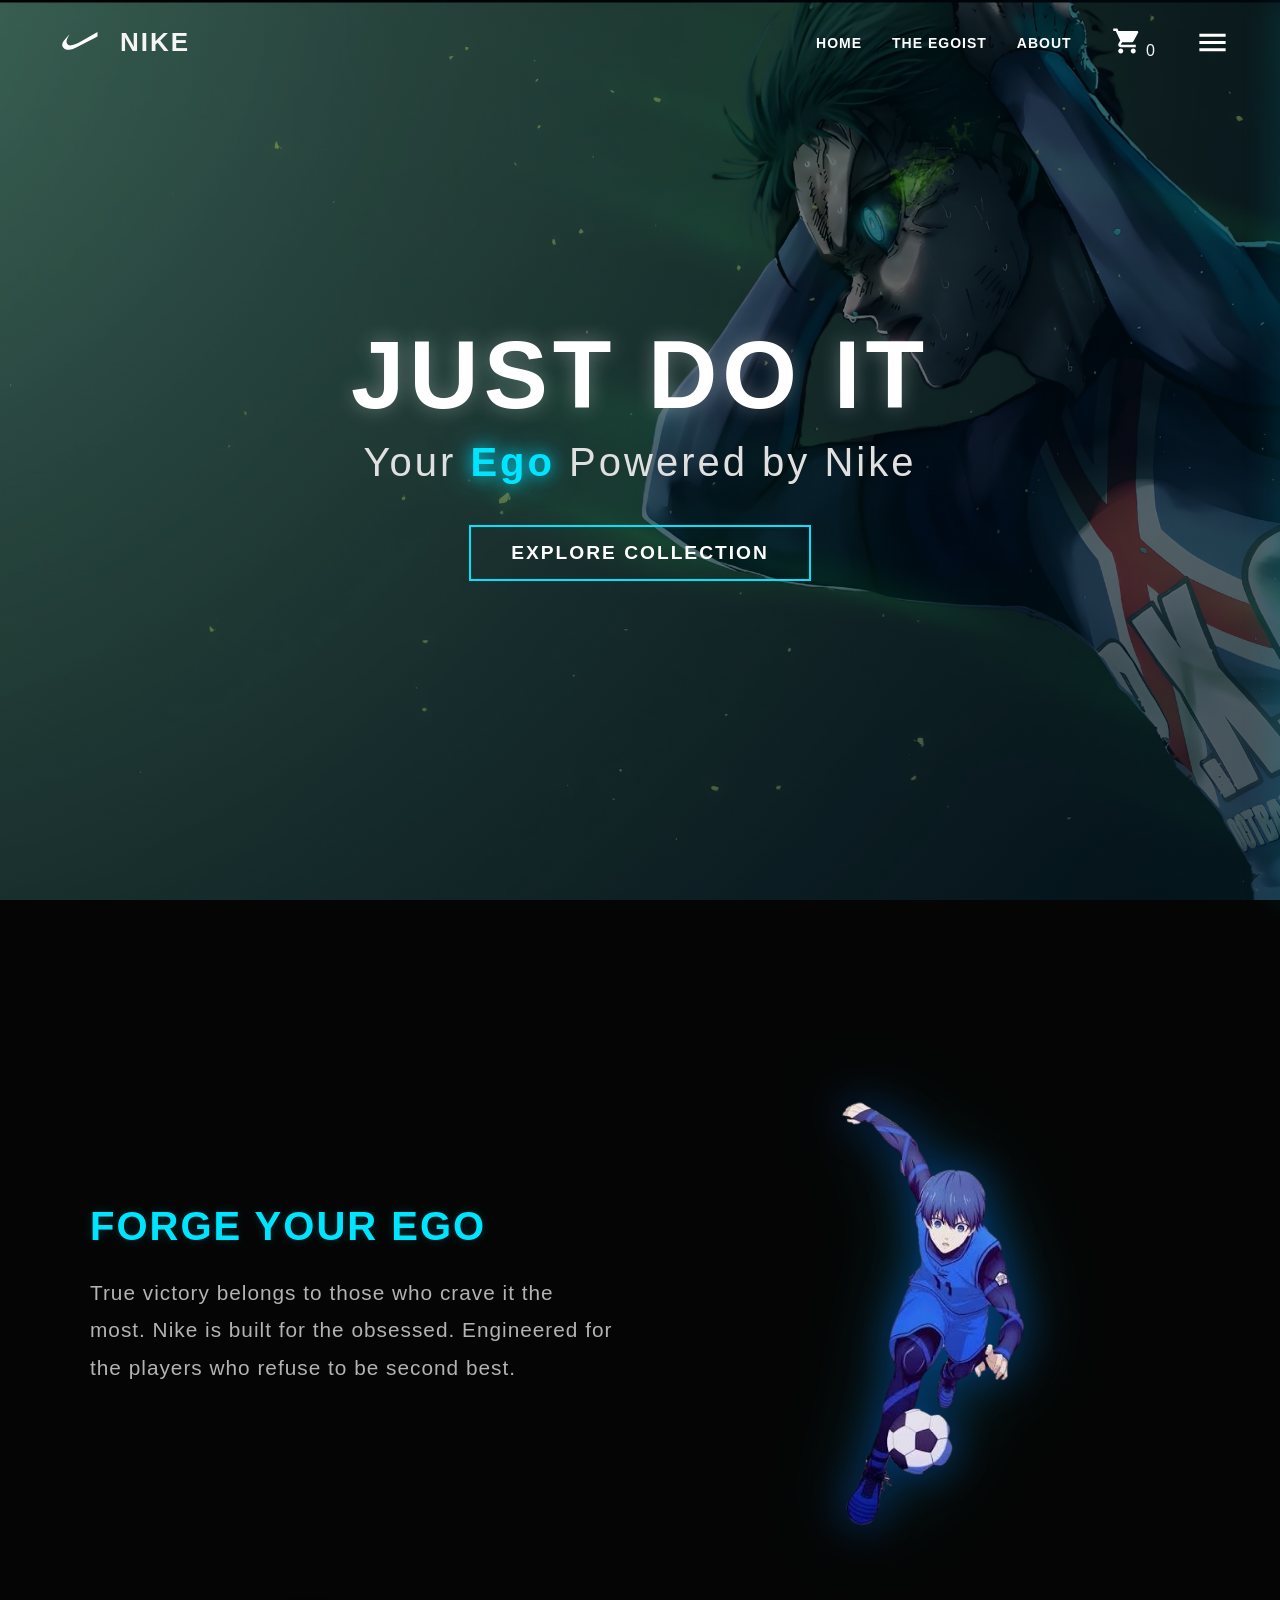
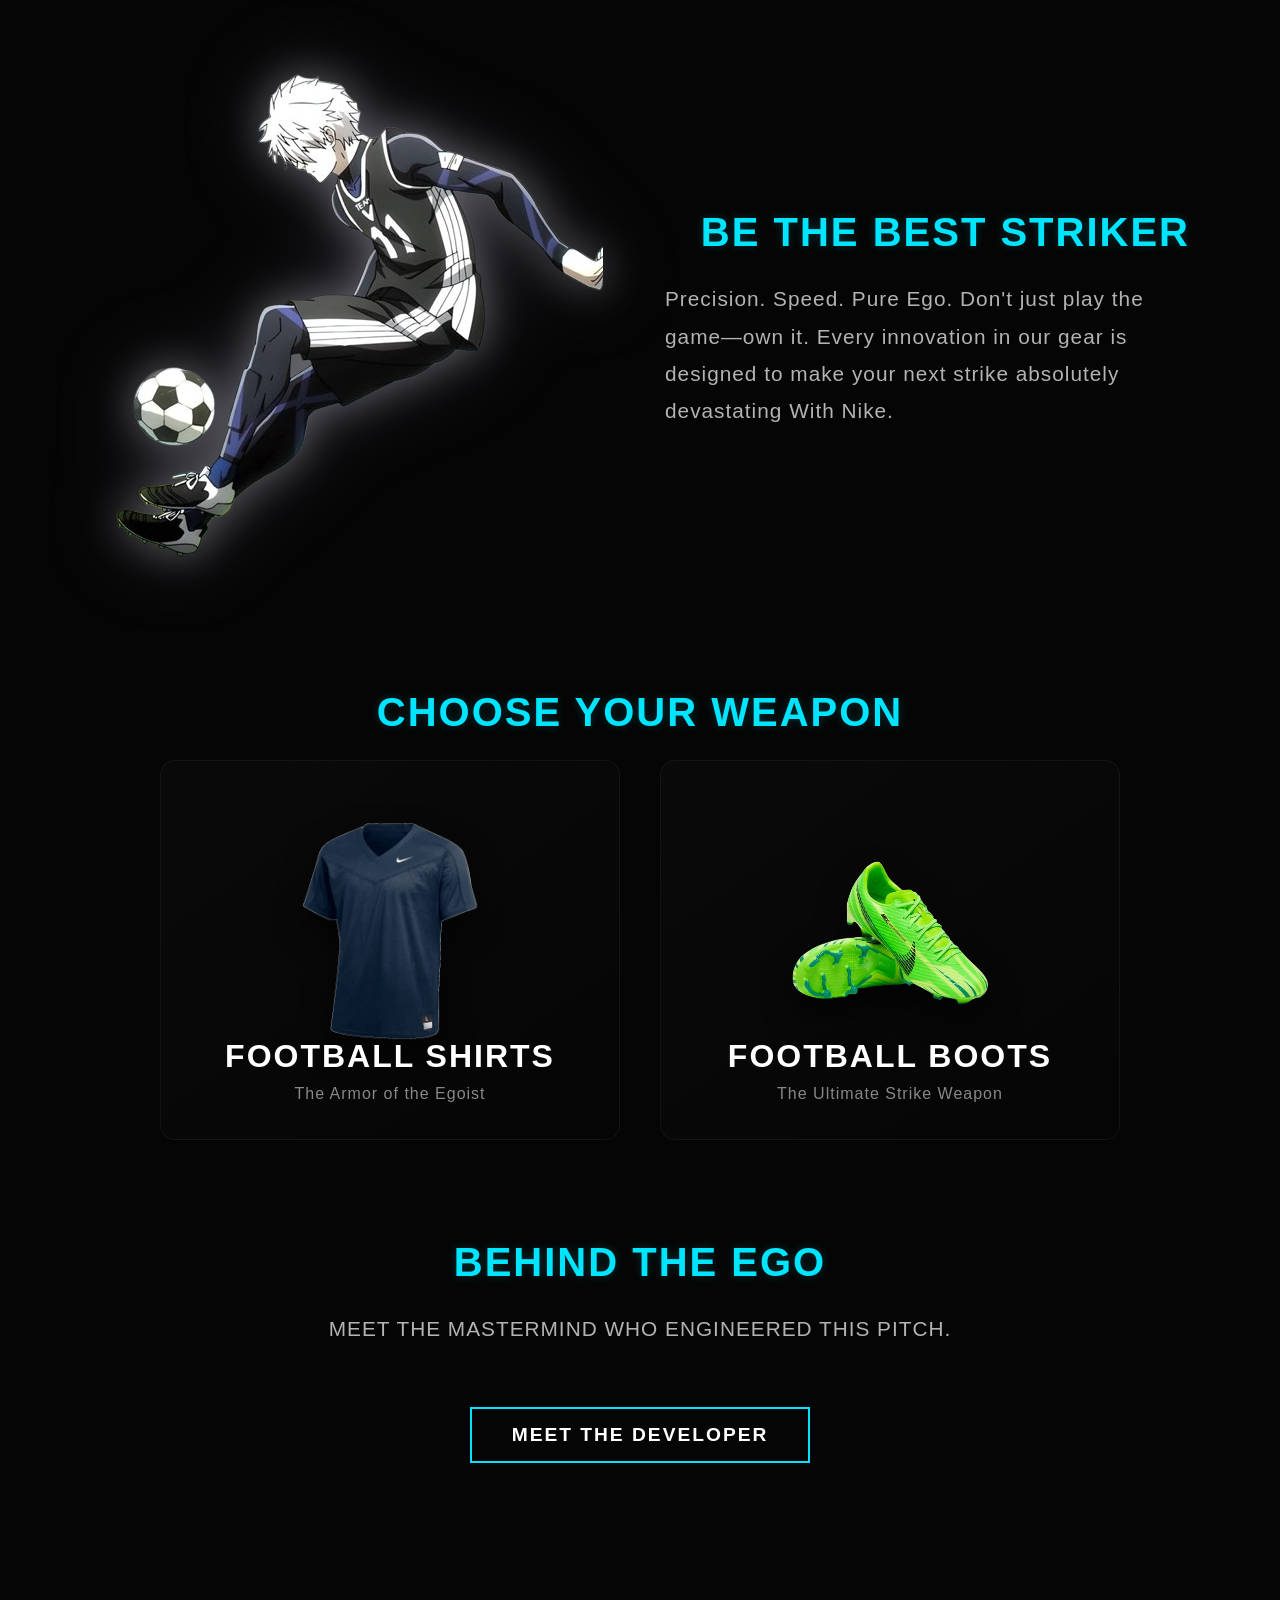
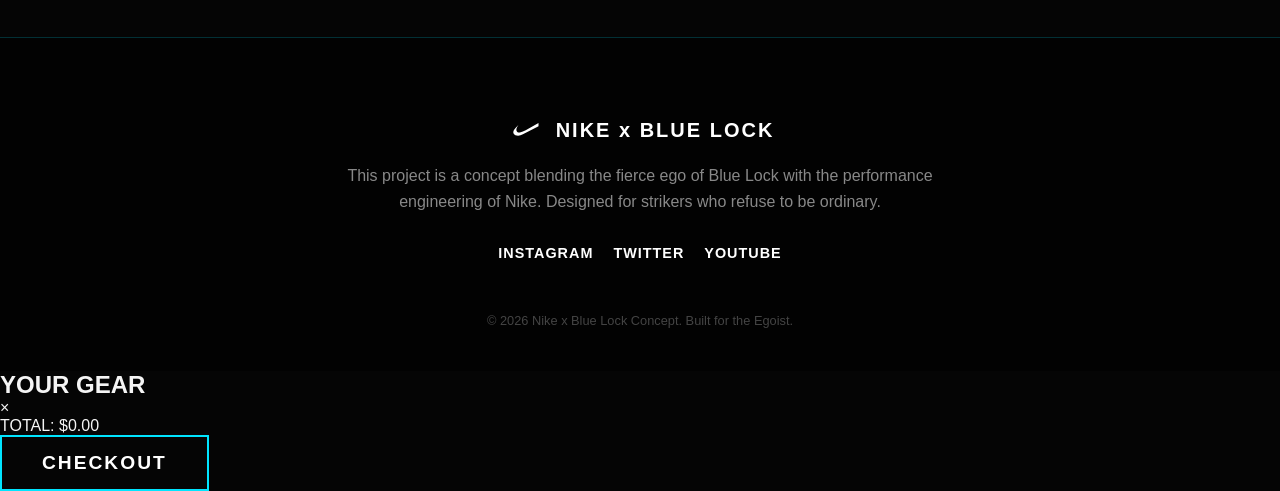
==== commit 6fa694cf: "Update index.html" ====
--- a/index.html
+++ b/index.html
@@ -23,6 +23,16 @@
                 <li><a href="#about">The Egoist</a></li>
                 <li><a href="#footer">About</a></li>
             </ul>
+            
+            <!-- أيقونة سلة المشتريات الجديدة -->
+            <div class="cart-btn" onclick="toggleCart()">
+                <svg viewBox="0 0 24 24" width="30" height="30" fill="white">
+                    <path d="M7 18c-1.1 0-1.99.9-1.99 2S5.9 22 7 22s2-.9 2-2-.9-2-2-2zm10 0c-1.1 0-1.99.9-1.99 2s.89 2 1.99 2 2-.9 2-2-.9-2-2-2zm-9.83-3.25l.03-.12.9-1.63h7.45c.75 0 1.41-.41 1.75-1.03l3.58-6.49c.08-.14.12-.31.12-.48 0-.55-.45-1-1-1H5.21l-.94-2H1v2h2l3.6 7.59-1.35 2.44C4.52 15.37 5.48 17 7 17h12v-2H7l.17-.25z"/>
+                </svg>
+                <span class="cart-badge" id="cart-badge">0</span>
+            </div>
+
+            <!-- أيقونة القائمة الجانبية -->
             <div class="menu-btn" id="menu-btn">
                 <svg viewBox="0 0 24 24" width="35" height="35" fill="white">
                     <path d="M3 6h18v2H3V6m0 5h18v2H3v-2m0 5h18v2H3v-2z"/>
@@ -49,8 +59,7 @@
         <div class="hero-content">
             <h1>Just Do It</h1>
             <h2>Your <span>Ego</span> Powered by Nike </h2>
-            <a href="#explore-btn" id="explore-btn" class="btn">Explore Collection</a>
-        </div>
+<a href="#" id="explore-btn" class="btn" onclick="document.getElementById('sidebar').classList.add('active'); return false;">Explore Collection</a>        </div>
     </section>
 
     <!-- المحتوى -->
@@ -129,6 +138,29 @@
         </div>
     </footer>
 
+    <!-- سلة المشتريات (Cart Sidebar) -->
+    <div id="cart-sidebar" class="cart-sidebar">
+        <div class="cart-header">
+            <h2>YOUR GEAR</h2>
+            <div class="close-cart" onclick="toggleCart()">&times;</div>
+        </div>
+        
+        <div class="cart-items-container" id="cart-items">
+            <!-- المنتجات هتظهر هنا بالجافاسكريبت -->
+        </div>
+
+        <div class="cart-footer">
+            <div class="cart-total">
+                <span>TOTAL:</span>
+                <span id="cart-total-price">$0.00</span>
+            </div>
+            <button class="btn checkout-btn">CHECKOUT</button>
+        </div>
+    </div>
+    
+    <!-- تغطية شاشة خفيفة لما السلة تفتح -->
+    <div id="cart-overlay" class="cart-overlay" onclick="toggleCart()"></div>
+
     <script src="js/active.js"></script>
 </body>
 </html>
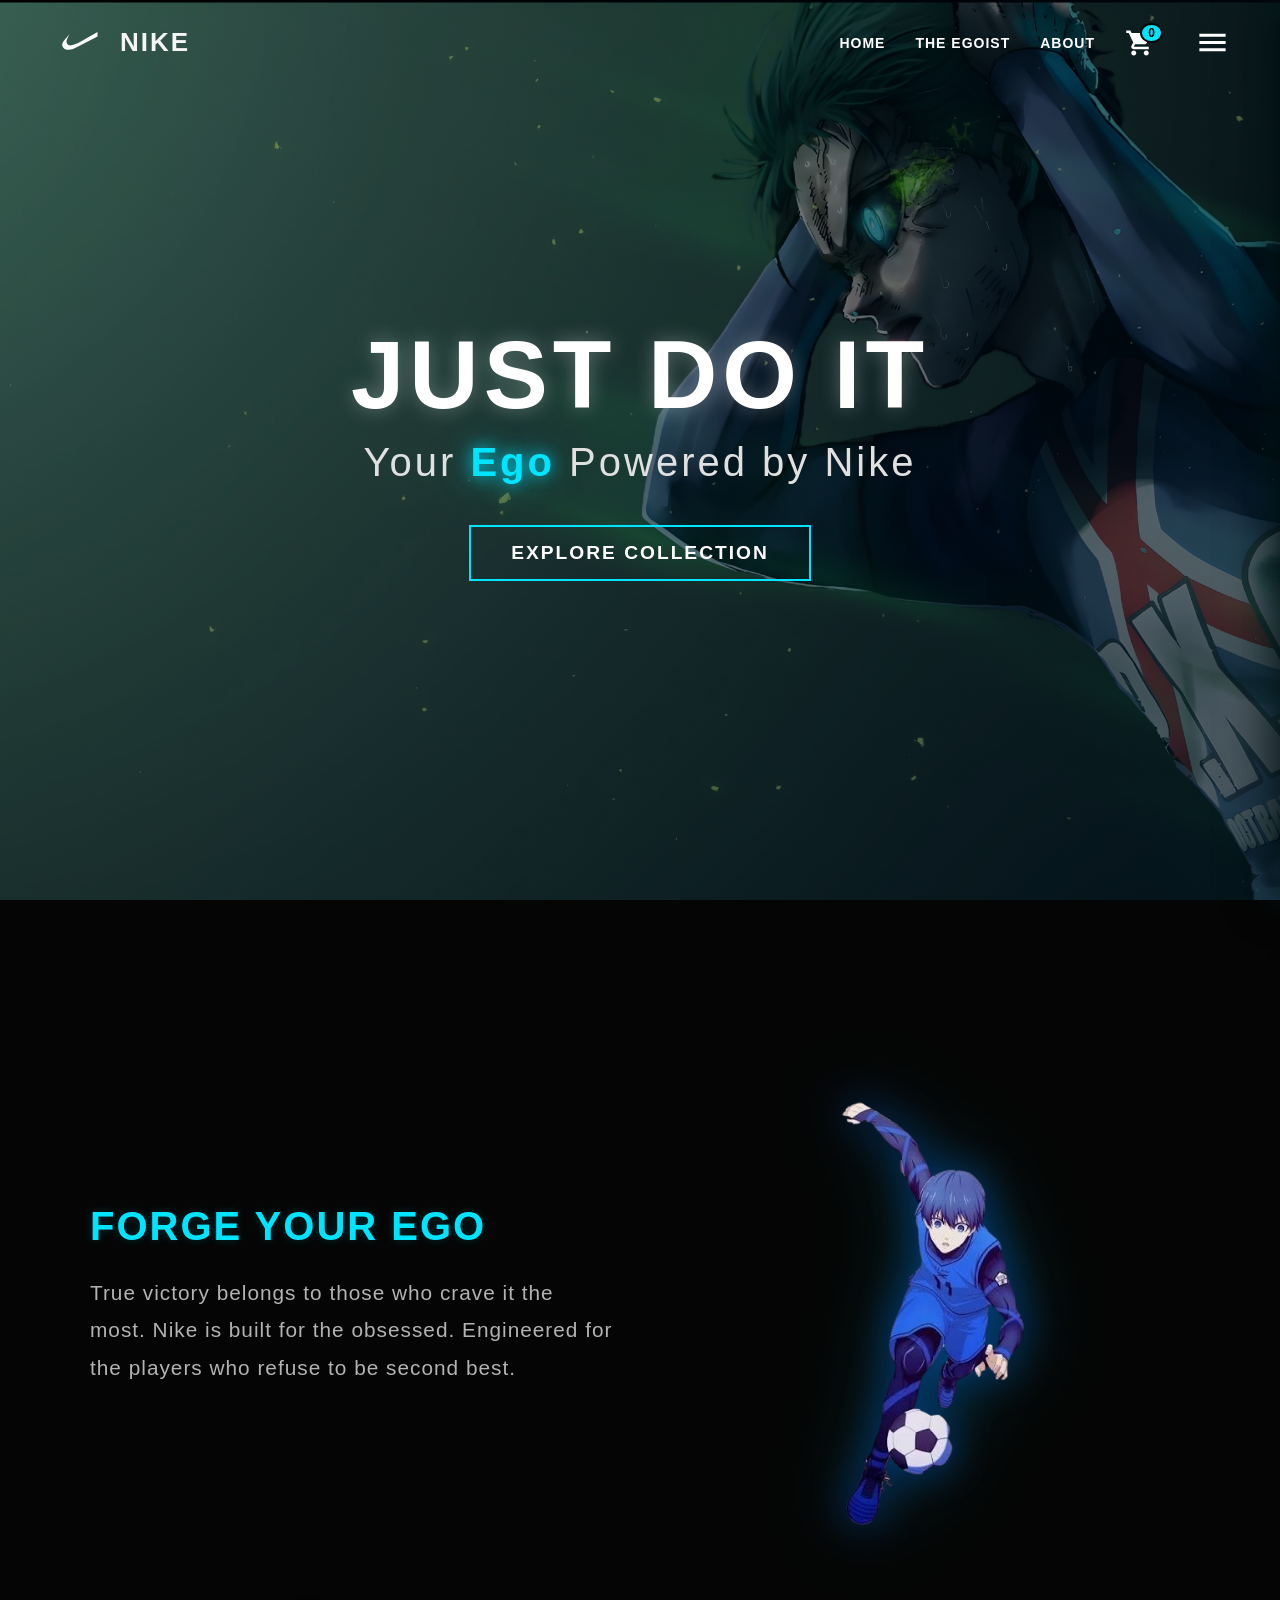
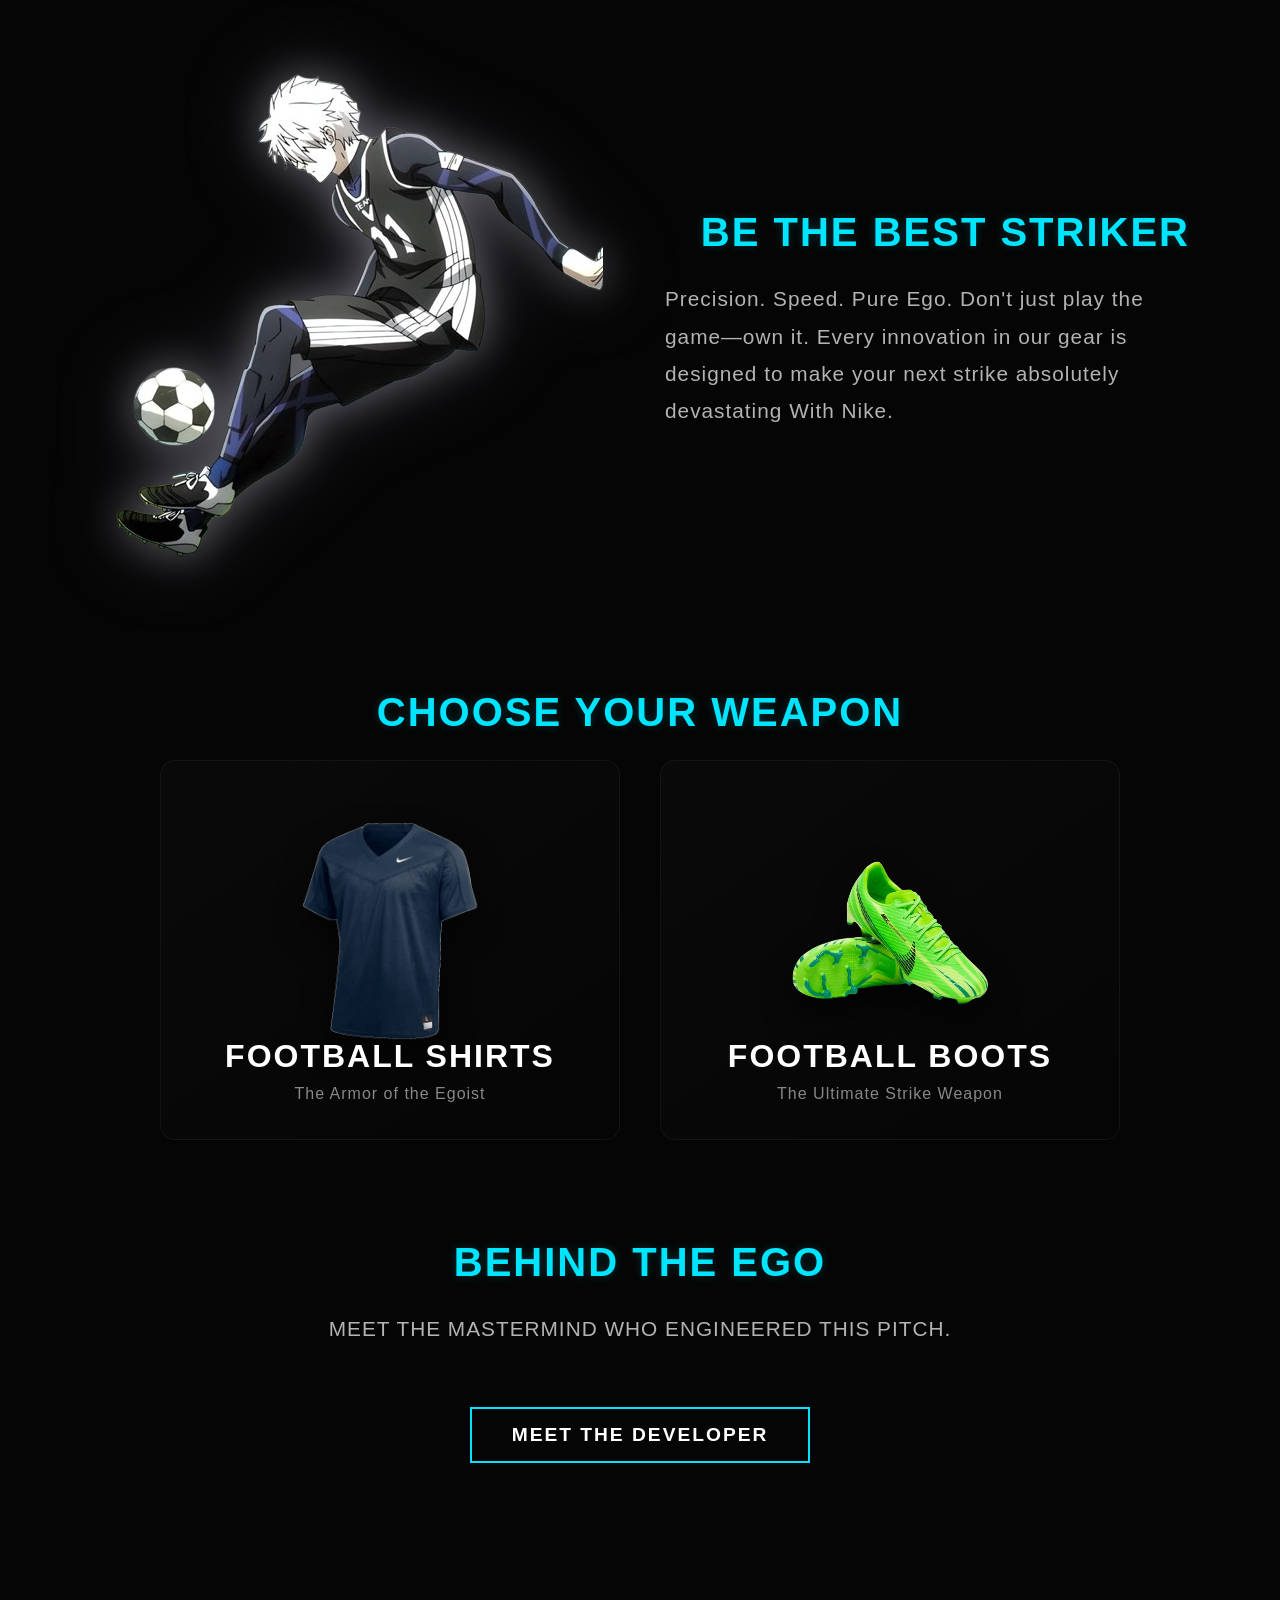
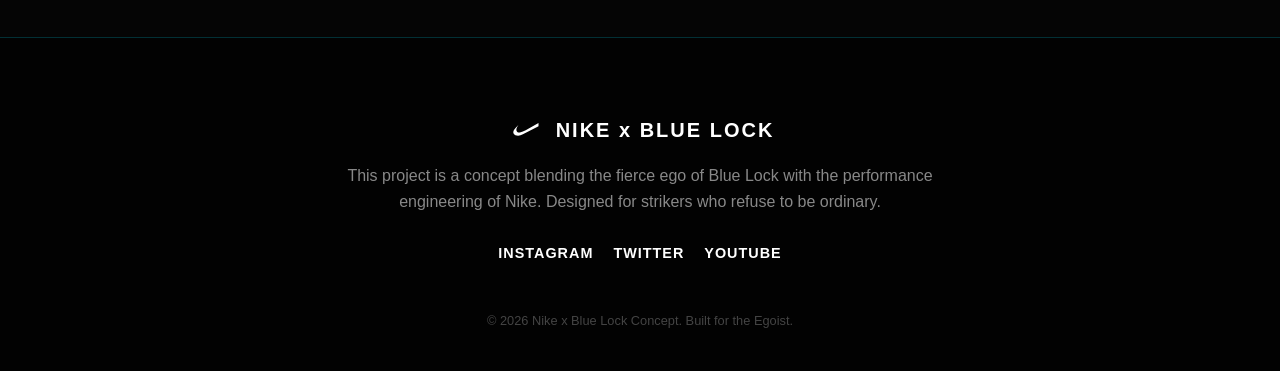
==== commit 623ed372: "Update index.html" ====
--- a/index.html
+++ b/index.html
@@ -4,6 +4,7 @@
     <meta charset="UTF-8">
     <meta name="viewport" content="width=device-width, initial-scale=1.0">
     <title>Nike | Blue Lock</title>
+    <link rel="icon" href="data:image/svg+xml,<svg xmlns='http://www.w3.org/2000/svg' viewBox='0 0 24 24'><path d='M24 7.8L9.04 15.6c-2.32 1.31-4.7 1.77-7.23.95C.13 15.44-1.14 13.9.79 10.98c.45-.69 1-1.34 1.58-1.95.83-.87 1.62-1.78 2.45-2.65-.63.95-1.14 1.95-1.6 2.97-.47 1.05-.62 2.1-.2 3.1.53 1.25 1.77 1.74 3.07 1.48 1.98-.38 3.86-1.15 5.6-2.07l12.31-7.06z' fill='%2300e5ff'/></svg>" type="image/svg+xml">
     <link rel="stylesheet" href="css/master.css">
 </head>
 <body>
--- a/css/master.css
+++ b/css/master.css
@@ -53,7 +53,7 @@
 .nav-right {
     display: flex;
     align-items: center;
-    gap: 40px; 
+    gap: 30px; 
 }
  
 .nav-links {
@@ -587,6 +587,40 @@
 .social-links a { color: #fff; text-decoration: none; font-weight: bold; text-transform: uppercase; letter-spacing: 1px; font-size: 0.9rem; transition: color 0.3s ease; }
 .social-links a:hover { color: #00e5ff; text-shadow: 0 0 10px #00e5ff; }
 .copyright { margin-top: 30px; font-size: 0.8rem !important; color: #444 !important; }
+
+/* =========================================
+   تصميم سلة المشتريات (Cart Sidebar)
+   ========================================= */
+.cart-sidebar { position: fixed; top: 0; right: -400px; width: 400px; max-width: 100%; height: 100vh; background: #0a0a0a; border-left: 1px solid #00e5ff; box-shadow: -10px 0 40px rgba(0, 0, 0, 0.8); z-index: 3000; transition: right 0.4s ease; display: flex; flex-direction: column; }
+.cart-sidebar.active { right: 0; }
+.cart-header { padding: 30px 20px; display: flex; justify-content: space-between; align-items: center; border-bottom: 1px solid rgba(255,255,255,0.1); }
+.cart-header h2 { color: #00e5ff; font-size: 1.8rem; font-weight: 900; letter-spacing: 2px; }
+.close-cart { font-size: 35px; color: #fff; cursor: pointer; transition: 0.3s; line-height: 1; }
+.close-cart:hover { color: #ff0055; transform: scale(1.1); }
+
+/* منتجات السلة */
+.cart-items-container { flex: 1; overflow-y: auto; padding: 20px; }
+.cart-item { display: flex; align-items: center; gap: 15px; background: #111; padding: 15px; border-radius: 10px; margin-bottom: 15px; border: 1px solid rgba(255,255,255,0.05); }
+.cart-item-img { width: 70px; height: 70px; object-fit: contain; background: #050505; border-radius: 8px; padding: 5px; }
+.cart-item-info { flex: 1; }
+.cart-item-title { font-size: 1rem; color: #fff; font-weight: bold; margin-bottom: 5px; text-transform: uppercase; }
+.cart-item-price { font-size: 1.1rem; color: #00e5ff; font-weight: bold; }
+.remove-item { color: #ff0055; cursor: pointer; font-size: 1.5rem; font-weight: bold; transition: 0.3s; }
+.remove-item:hover { transform: scale(1.2); }
+.empty-cart-msg { text-align: center; color: #777; font-size: 1.2rem; margin-top: 50px; }
+
+.cart-footer { padding: 20px; border-top: 1px solid rgba(255,255,255,0.1); background: #050505; }
+.cart-total { display: flex; justify-content: space-between; font-size: 1.5rem; font-weight: 900; color: #fff; margin-bottom: 20px; }
+.checkout-btn { width: 100%; text-align: center; }
+
+.cart-overlay { position: fixed; top: 0; left: 0; width: 100%; height: 100%; background: rgba(0,0,0,0.6); z-index: 2500; opacity: 0; visibility: hidden; transition: 0.4s; backdrop-filter: blur(5px); }
+.cart-overlay.active { opacity: 1; visibility: visible; }
+
+/* أيقونة السلة (Cart) */
+.cart-btn { position: relative; cursor: pointer; display: flex; align-items: center; transition: transform 0.3s ease; margin-right: 10px; }
+.cart-btn:hover { transform: scale(1.1); }
+.cart-btn:hover svg { fill: #00e5ff; }
+.cart-badge { position: absolute; top: -5px; right: -8px; background-color: #00e5ff; color: #000; font-size: 12px; font-weight: bold; padding: 2px 6px; border-radius: 50%; border: 2px solid #050505; display: flex; align-items: center; justify-content: center; min-width: 20px; height: 20px; }
  
 /* =========================================================
    استجابة الموقع للشاشات المتوسطة والموبايل
@@ -684,6 +718,8 @@
     .dev-title { font-size: 2.5rem; }
     .dev-role { font-size: 1.1rem; }
     .dev-desc { font-size: 1rem; }
+    
+    .cart-sidebar { width: 100%; right: -100%; }
 }
  
 @media (max-width: 360px) {
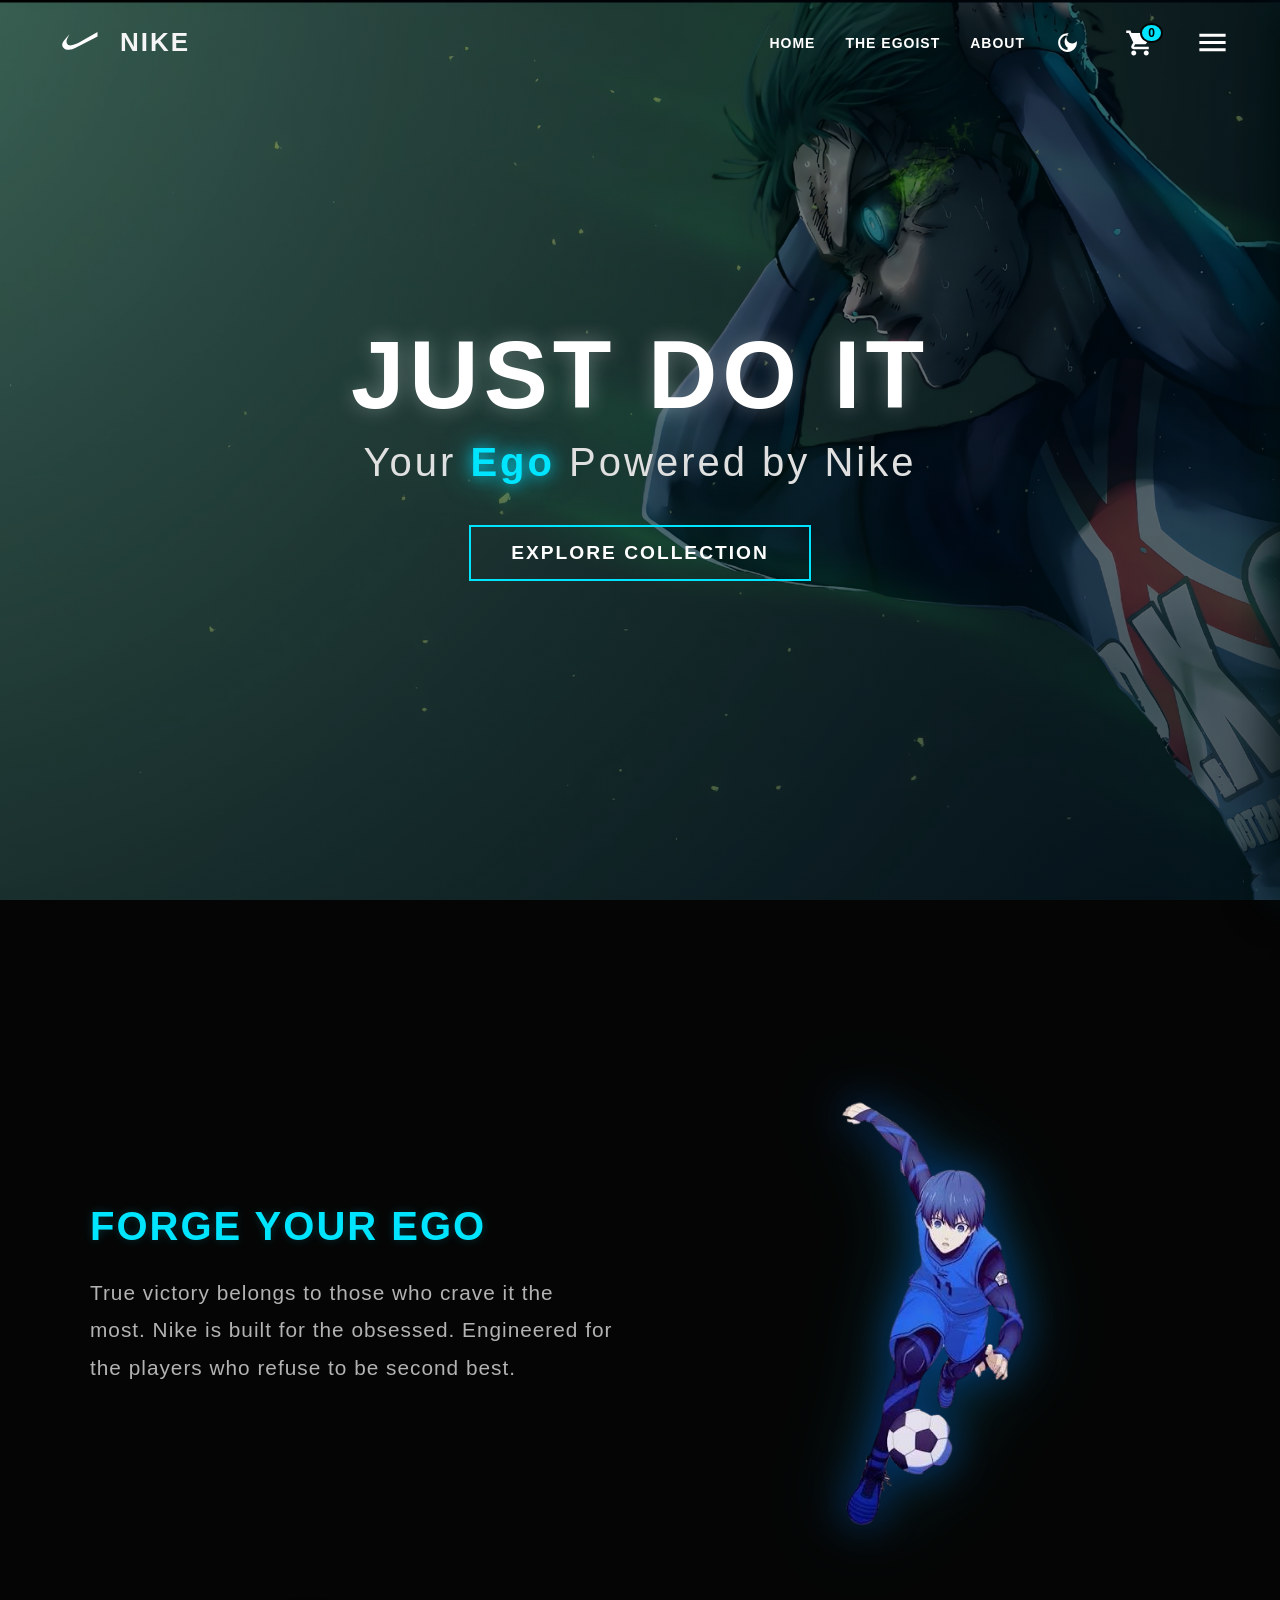
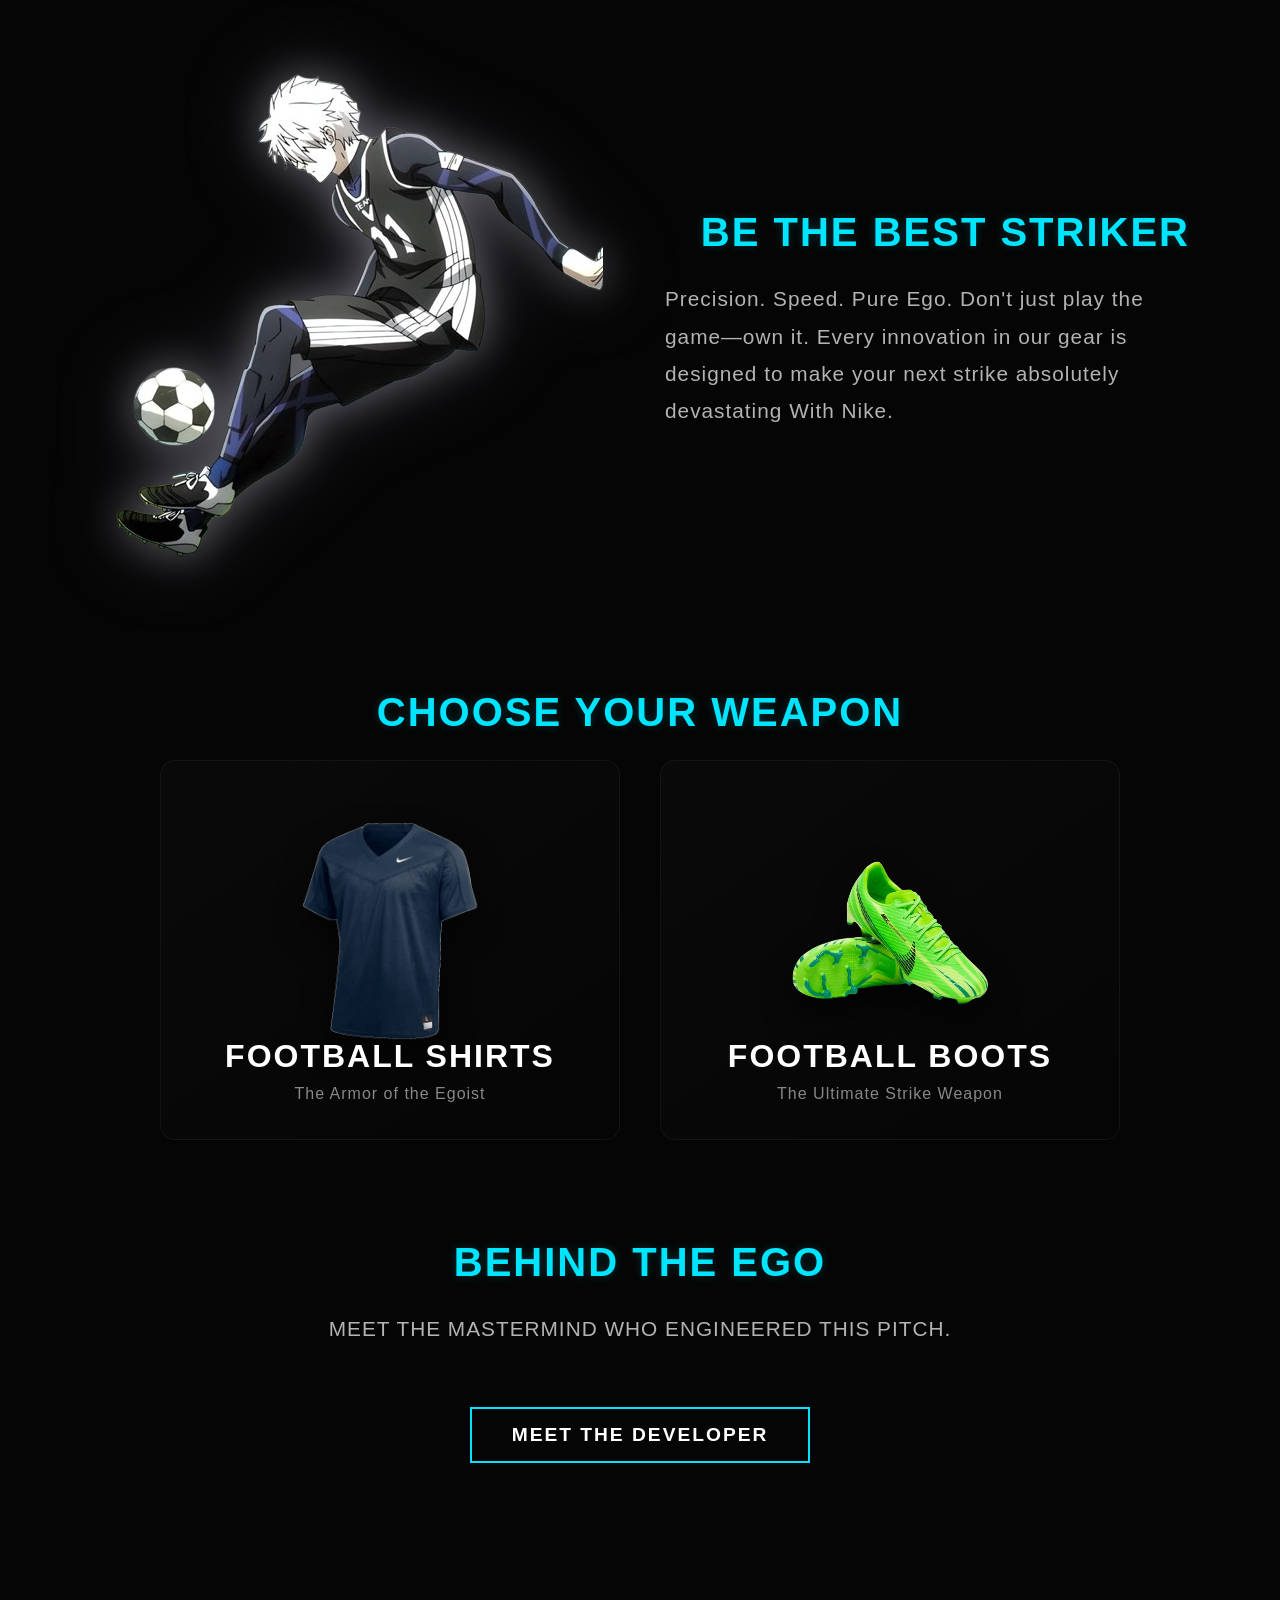
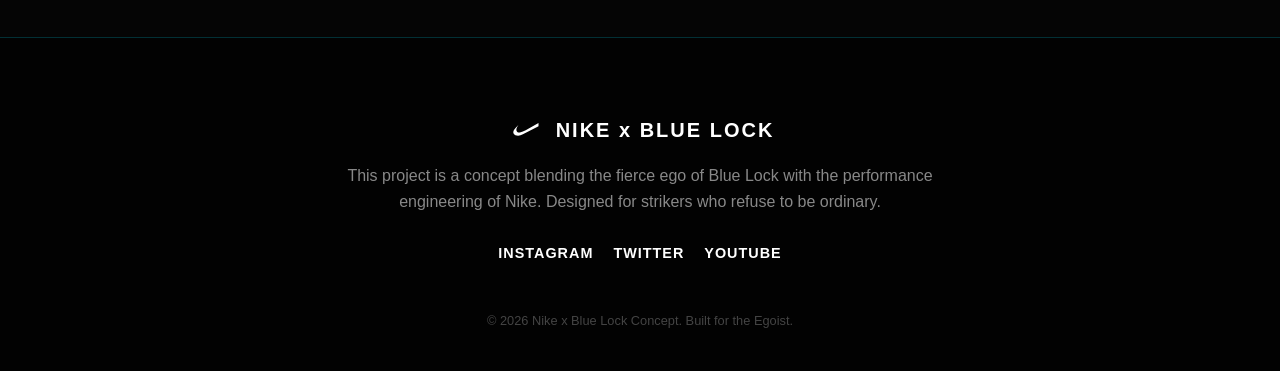
==== commit 82879f6d: "Update index.html" ====
--- a/index.html
+++ b/index.html
@@ -25,7 +25,18 @@
                 <li><a href="#footer">About</a></li>
             </ul>
             
-            <!-- أيقونة سلة المشتريات الجديدة -->
+            <!-- أيقونة التبديل بين الوضع النهاري والليلي -->
+            <!-- الأساسي هنا (الدارك مود) فبيظهر القمر، والشمس مخفية -->
+            <div class="theme-btn" id="theme-btn" onclick="toggleTheme()" style="cursor: pointer; margin-right: 15px; display: flex; align-items: center;">
+                <svg class="moon-icon" viewBox="0 0 24 24" width="25" height="25" fill="white">
+                    <path d="M12 3c-4.97 0-9 4.03-9 9s4.03 9 9 9 9-4.03 9-9c0-.46-.04-.92-.1-1.36-.98 1.37-2.58 2.26-4.4 2.26-3.03 0-5.5-2.47-5.5-5.5 0-1.82.89-3.42 2.26-4.4C12.92 3.04 12.46 3 12 3zm0 16c-3.86 0-7-3.14-7-7s3.14-7 7-7c.2 0 .4.02.59.05-2.02 1.3-3.39 3.55-3.39 6.15 0 2.6 1.37 4.85 3.39 6.15-.19.03-.39.05-.59.05z"/>
+                </svg>
+                <svg class="sun-icon" viewBox="0 0 24 24" width="25" height="25" fill="white" style="display: none;">
+                    <path d="M12 7c-2.76 0-5 2.24-5 5s2.24 5 5 5 5-2.24 5-5-2.24-5-5-5zM2 13h2c.55 0 1-.45 1-1s-.45-1-1-1H2c-.55 0-1 .45-1 1s.45 1 1 1zm18 0h2c.55 0 1-.45 1-1s-.45-1-1-1h-2c-.55 0-1 .45-1 1s.45 1 1 1zM11 2v2c0 .55.45 1 1 1s1-.45 1-1V2c0-.55-.45-1-1-1s-1 .45-1 1zm0 18v2c0 .55.45 1 1 1s1-.45 1-1v-2c0-.55-.45-1-1-1s-1 .45-1 1zM5.99 4.58c-.39-.39-1.03-.39-1.41 0-.39.39-.39 1.03 0 1.41l1.06 1.06c.39.39 1.03.39 1.41 0s.39-1.03 0-1.41L5.99 4.58zm12.37 12.37c-.39-.39-1.03-.39-1.41 0-.39.39-.39 1.03 0 1.41l1.06 1.06c.39.39 1.03.39 1.41 0 .39-.39.39-1.03 0-1.41l-1.06-1.06zm1.06-10.96c.39-.39.39-1.03 0-1.41-.39-.39-1.03-.39-1.41 0l-1.06 1.06c-.39.39-.39 1.03 0 1.41s1.03.39 1.41 0l1.06-1.06zM7.05 18.36c.39-.39.39-1.03 0-1.41-.39-.39-1.03-.39-1.41 0l-1.06 1.06c-.39.39-.39 1.03 0 1.41s1.03.39 1.41 0l1.06-1.06z"/>
+                </svg>
+            </div>
+
+            <!-- أيقونة سلة المشتريات -->
             <div class="cart-btn" onclick="toggleCart()">
                 <svg viewBox="0 0 24 24" width="30" height="30" fill="white">
                     <path d="M7 18c-1.1 0-1.99.9-1.99 2S5.9 22 7 22s2-.9 2-2-.9-2-2-2zm10 0c-1.1 0-1.99.9-1.99 2s.89 2 1.99 2 2-.9 2-2-.9-2-2-2zm-9.83-3.25l.03-.12.9-1.63h7.45c.75 0 1.41-.41 1.75-1.03l3.58-6.49c.08-.14.12-.31.12-.48 0-.55-.45-1-1-1H5.21l-.94-2H1v2h2l3.6 7.59-1.35 2.44C4.52 15.37 5.48 17 7 17h12v-2H7l.17-.25z"/>
@@ -109,7 +120,7 @@
             </div>
         </div>
         
-        <!-- سيكشن المطور (الجديد) -->
+        <!-- سيكشن المطور -->
         <div class="developer-teaser reveal">
             <h3 class="section-title text-center">BEHIND THE EGO</h3>
             <p class="section-subtitle text-center">Meet the mastermind who engineered this pitch.</p>
@@ -139,16 +150,14 @@
         </div>
     </footer>
 
-    <!-- سلة المشتريات (Cart Sidebar) -->
+    <!-- سلة المشتريات -->
     <div id="cart-sidebar" class="cart-sidebar">
         <div class="cart-header">
             <h2>YOUR GEAR</h2>
             <div class="close-cart" onclick="toggleCart()">&times;</div>
         </div>
         
-        <div class="cart-items-container" id="cart-items">
-            <!-- المنتجات هتظهر هنا بالجافاسكريبت -->
-        </div>
+        <div class="cart-items-container" id="cart-items"></div>
 
         <div class="cart-footer">
             <div class="cart-total">
@@ -159,7 +168,6 @@
         </div>
     </div>
     
-    <!-- تغطية شاشة خفيفة لما السلة تفتح -->
     <div id="cart-overlay" class="cart-overlay" onclick="toggleCart()"></div>
 
     <script src="js/active.js"></script>
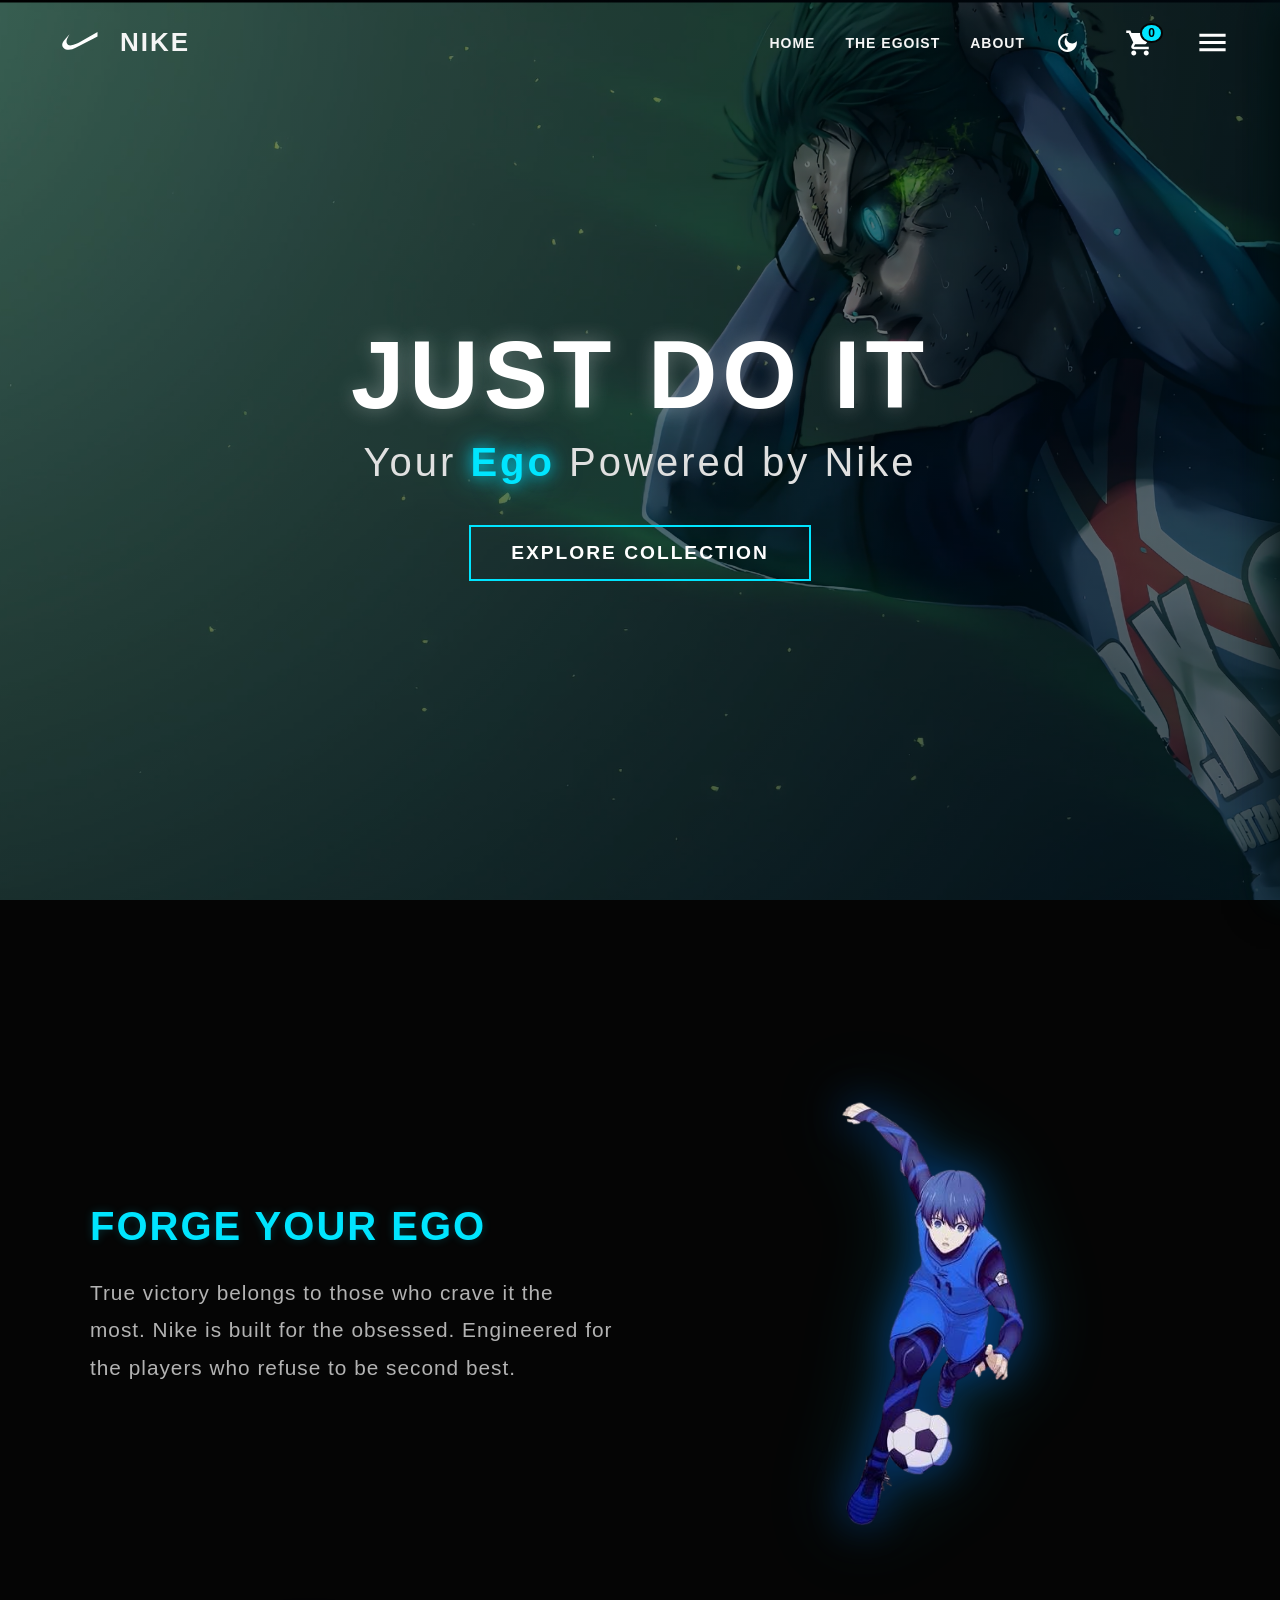
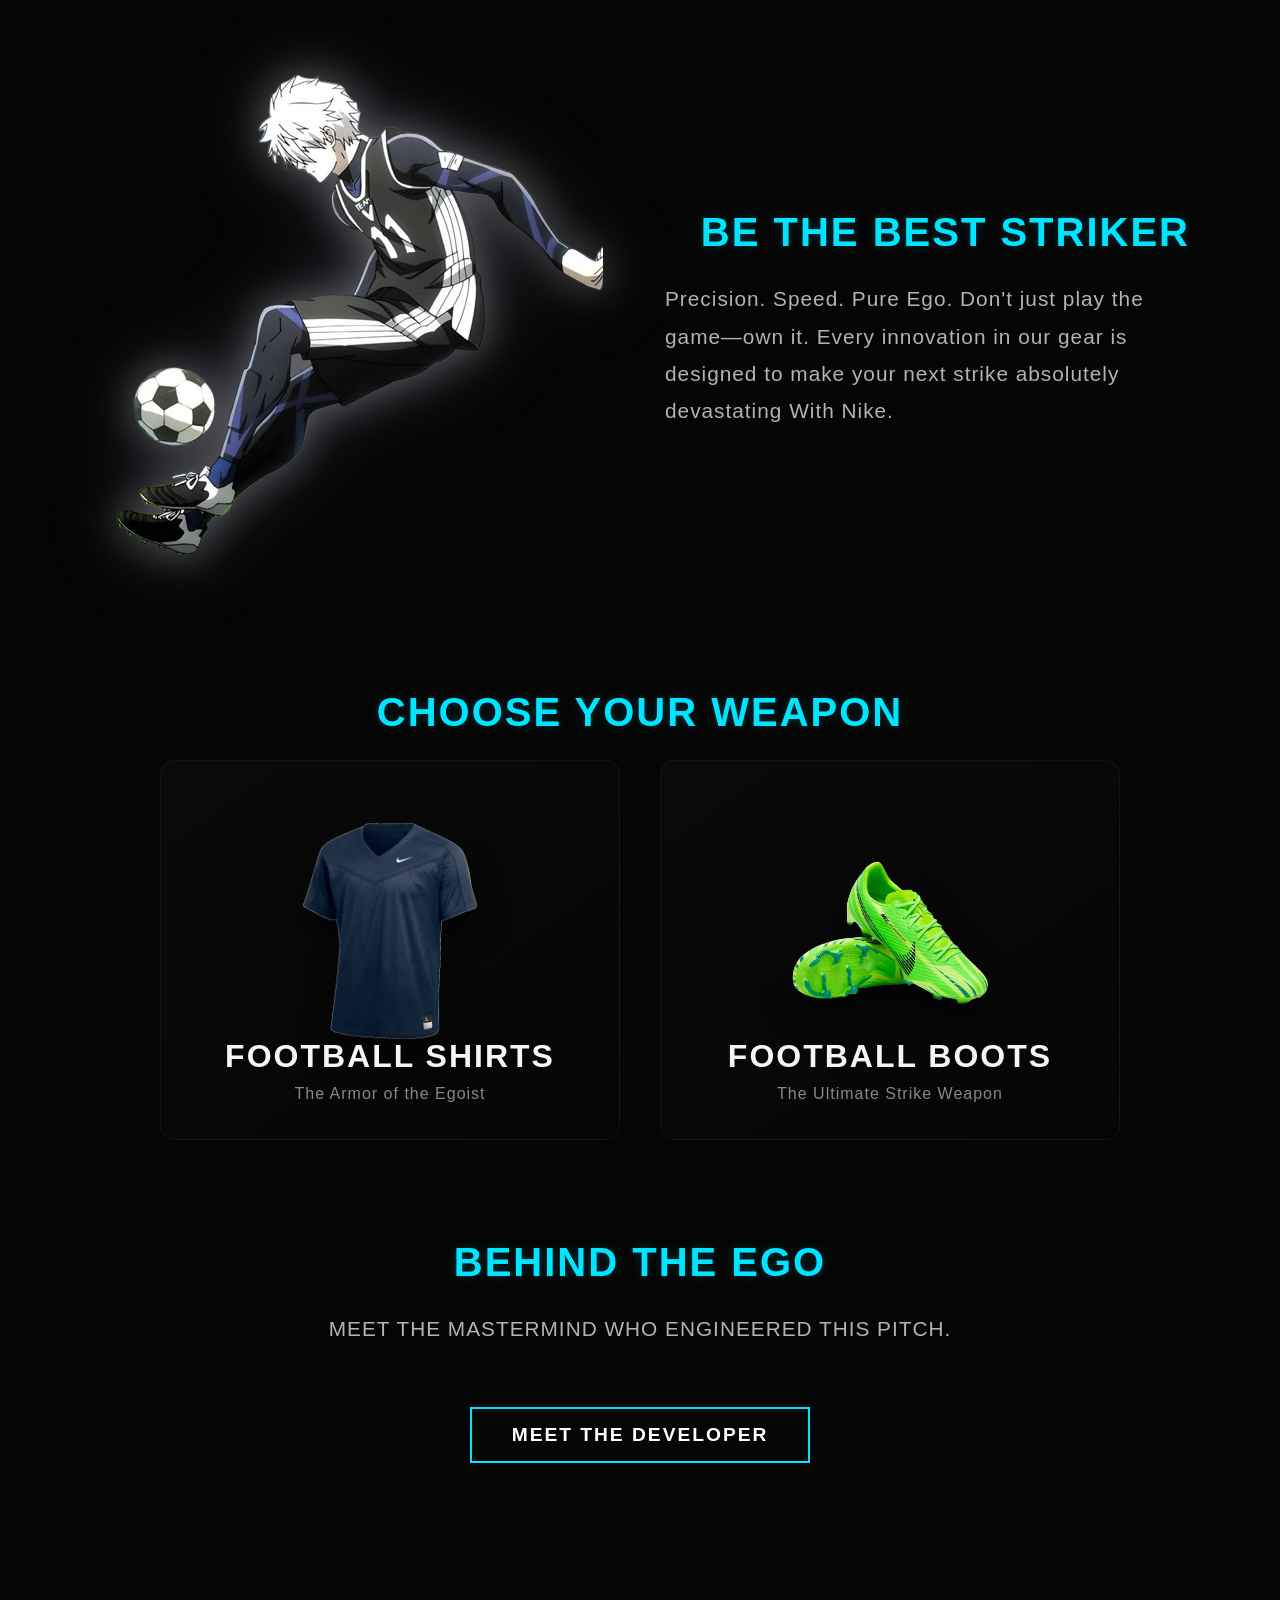
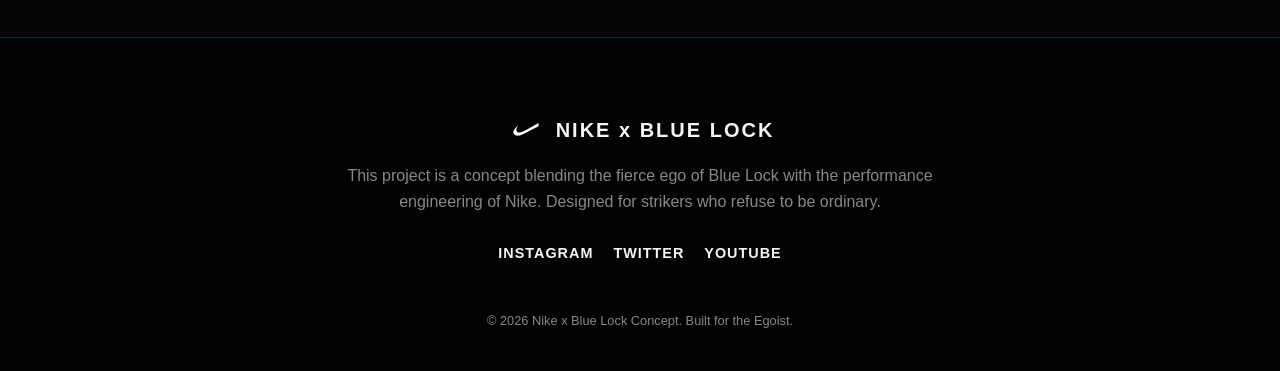
==== commit ae2396d1: "Update index.html" ====
--- a/index.html
+++ b/index.html
@@ -53,10 +53,16 @@
         </div>
     </nav>
 
-    <!-- القائمة الجانبية المخفية -->
+  <!-- القائمة الجانبية المخفية -->
     <div id="sidebar" class="sidebar">
         <div class="close-btn" id="close-btn">&times;</div>
         <ul class="sidebar-links">
+            <!-- روابط أقسام الصفحة (بتظهر في الموبايل بس وتقفل القائمة أول ما تدوس عليها) -->
+            <li class="mobile-only"><a href="#hero" onclick="document.getElementById('sidebar').classList.remove('active');">Home</a></li>
+            <li class="mobile-only"><a href="#about" onclick="document.getElementById('sidebar').classList.remove('active');">The Egoist</a></li>
+            <li class="mobile-only" style="margin-bottom: 15px;"><a href="#footer" onclick="document.getElementById('sidebar').classList.remove('active');">About</a></li>
+            
+            <!-- روابط المنتجات -->
             <li><a href="shirts.html" target="_blank">Football Shirts</a></li>
             <li><a href="boots.html" target="_blank">Football Boots</a></li>
         </ul>
--- a/css/master.css
+++ b/css/master.css
@@ -1,3 +1,44 @@
+/* =========================================
+   متغيرات الألوان (Color Variables) للوضع الليلي (الافتراضي) والنهاري
+   ========================================= */
+:root {
+    --bg-main: #050505;
+    --bg-section: #050505;
+    --bg-card: linear-gradient(145deg, #0a0a0a, #050505);
+    --bg-footer: #020202;
+    --bg-navbar-scrolled: rgba(5, 5, 5, 0.9);
+    
+    --text-main: #f5f5f5;
+    --text-muted: #b3b3b3;
+    --text-darker: #888;
+    
+    --border-color: rgba(255, 255, 255, 0.05);
+    --border-bottom-sidebar: rgba(255, 255, 255, 0.1);
+    
+    --accent-color: #00e5ff;
+    --logo-fill: white;
+}
+
+body.light-mode {
+    --bg-main: #f4f4f9;
+    --bg-section: #ffffff;
+    --bg-card: linear-gradient(145deg, #ffffff, #f0f0f5);
+    --bg-footer: #eaeaef;
+    --bg-navbar-scrolled: rgba(255, 255, 255, 0.95);
+    
+    --text-main: #111111;
+    --text-muted: #444444;
+    --text-darker: #666666;
+    
+    --border-color: rgba(0, 0, 0, 0.1);
+    --border-bottom-sidebar: rgba(0, 0, 0, 0.1);
+    
+    --accent-color: #0088cc; /* أزرق أغمق شوية عشان يبان على الأبيض */
+    --logo-fill: black;
+}
+
+
+
 /* =========================================
    الأساسيات وتنسيق الصفحة
    ========================================= */
@@ -15,8 +56,9 @@
 body {
     overflow-x: hidden; 
     width: 100%;
-    background-color: #050505; 
-    color: #f5f5f5;
+    background-color: var(--bg-main); 
+    color: var(--text-main);
+    transition: background-color 0.5s ease, color 0.5s ease;
 }
  
 /* =========================================
@@ -31,11 +73,11 @@
     justify-content: space-between;
     align-items: center;
     z-index: 1000;
-    transition: background-color 0.4s ease, padding 0.4s ease, box-shadow 0.4s ease;
+    transition: background-color 0.5s ease, padding 0.4s ease, box-shadow 0.4s ease;
 }
  
 #navbar.scrolled {
-    background-color: rgba(5, 5, 5, 0.9);
+    background-color: var(--bg-navbar-scrolled);
     padding: 15px 50px;
     box-shadow: 0 5px 20px rgba(0, 229, 255, 0.1); 
     backdrop-filter: blur(10px);
@@ -64,12 +106,12 @@
  
 .nav-links a {
     text-decoration: none;
-    color: #fff;
+    color: var(--text-main);
     font-weight: bold;
     font-size: 14px;
     text-transform: uppercase;
     letter-spacing: 1px;
-    transition: color 0.3s ease, text-shadow 0.3s ease;
+    transition: color 0.5s ease, text-shadow 0.3s ease;
 }
  
 .nav-links a:hover {
@@ -170,7 +212,7 @@
     font-size: 1.2rem;
     letter-spacing: 2px;
     text-decoration: none;
-    transition: all 0.4s ease;
+    transition: color 0.5s ease, border-color 0.5s ease, background-color 0.5s ease;
     position: relative;
     overflow: hidden !important; /* الأمر الإجباري لإخفاء اللون الزيادة */
     z-index: 1;
@@ -228,7 +270,7 @@
     border-left: 2px solid #00e5ff; 
     box-shadow: -10px 0 30px rgba(0, 229, 255, 0.1);
     z-index: 2000; 
-    transition: right 0.5s cubic-bezier(0.77, 0, 0.175, 1); 
+    transition: right 0.5s cubic-bezier(0.77, 0, 0.175, 1), background-color 0.5s ease, border-color 0.5s ease; 
     display: flex;
     flex-direction: column;
     padding: 40px;
@@ -244,9 +286,9 @@
     font-size: 45px;
     font-weight: 300;
     cursor: pointer;
-    color: #fff;
+    color: var(--text-main);
     margin-bottom: 50px;
-    transition: all 0.3s ease;
+    transition: transform 0.3s ease, color 0.5s ease;
     line-height: 1;
 }
  
@@ -265,12 +307,12 @@
  
 .sidebar-links a {
     text-decoration: none;
-    color: #fff;
+    color: var(--text-main);
     font-size: 1.4rem;
     font-weight: 900;
     text-transform: uppercase;
     letter-spacing: 3px;
-    transition: all 0.3s ease;
+    transition: color 0.5s ease, border-color 0.5s ease, padding-left 0.3s ease;
     display: block;
     padding-bottom: 15px;
     border-bottom: 1px solid rgba(255, 255, 255, 0.1);
@@ -288,10 +330,11 @@
    ========================================= */
 .content-section {
     padding: 120px 20px;
-    background-color: #050505; 
+    background-color: var(--bg-main); 
     position: relative;
     z-index: 2; 
     overflow: hidden; 
+    transition: background-color 0.5s ease;
 }
  
 .split-container {
@@ -359,14 +402,16 @@
     text-transform: uppercase;
     letter-spacing: 2px;
     text-shadow: 0 0 10px rgba(0, 229, 255, 0.2);
+    transition: color 0.5s ease;
 }
  
 .content-section p, .text-content p {
     font-size: 1.3rem;
     line-height: 1.8;
-    color: #b3b3b3;
+    color: var(--text-muted);
     font-weight: 300;
     letter-spacing: 1px;
+    transition: color 0.5s ease;
 }
 
 /* =========================================
@@ -385,10 +430,11 @@
 .section-subtitle {
     text-align: center;
     margin-bottom: 60px;
-    color: #888;
+    color: var(--text-darker);
     font-size: 1.1rem;
     text-transform: uppercase;
     letter-spacing: 2px;
+    transition: color 0.5s ease;
 }
 
 .cards-container {
@@ -404,7 +450,7 @@
     flex: 1;
     position: relative;
     height: 380px; 
-    background: linear-gradient(145deg, #0a0a0a, #050505);
+    background: var(--bg-card);
     border: 1px solid rgba(255, 255, 255, 0.05);
     border-radius: 15px;
     display: flex;
@@ -413,7 +459,7 @@
     padding: 30px;
     text-decoration: none;
     overflow: hidden;
-    transition: transform 0.4s ease, box-shadow 0.4s ease, border-color 0.4s ease;
+    transition: transform 0.4s ease, box-shadow 0.4s ease, border-color 0.5s ease, background 0.5s ease;
 }
 
 .card-image {
@@ -456,20 +502,21 @@
 }
 
 .category-card h4 {
-    color: #fff;
+    color: var(--text-main);
     font-size: 2rem;
     font-weight: 900;
     text-transform: uppercase;
     letter-spacing: 2px;
     margin-bottom: 5px;
-    transition: color 0.3s ease;
+    transition: color 0.5s ease;
 }
 
 .category-card p {
-    color: #888;
+    color: var(--text-darker);
     font-size: 1rem;
     letter-spacing: 1px;
     margin-bottom: 0;
+    transition: color 0.5s ease;
 }
 
 .category-card:hover { transform: translateY(-15px); }
@@ -496,7 +543,8 @@
     justify-content: center;
     padding: 120px 50px 50px;
     overflow: hidden;
-    background-color: #020202;
+    background-color: var(--bg-footer);
+    transition: background-color 0.5s ease;
 }
 .pitch-floor {
     position: absolute;
@@ -504,10 +552,11 @@
     left: 0;
     width: 100%;
     height: 35%;
-    background: linear-gradient(to top, #0a2e15 0%, #020202 100%); 
+    background: linear-gradient(to top, #0a2e15 0%, var(--bg-footer) 100%); 
     border-top: 1px solid rgba(0, 255, 170, 0.2); 
     box-shadow: 0 -20px 50px rgba(10, 46, 21, 0.4);
     z-index: 1;
+    transition: background 0.5s ease;
 }
 .dev-content {
     position: relative;
@@ -520,9 +569,9 @@
     gap: 50px;
 }
 .dev-text { flex: 1; }
-.dev-title { font-size: 5rem; color: #fff; font-weight: 900; text-transform: uppercase; letter-spacing: 5px; margin-bottom: 10px; text-shadow: 0 0 20px rgba(0, 229, 255, 0.5); }
+.dev-title { font-size: 5rem; color: var(--text-main); font-weight: 900; text-transform: uppercase; letter-spacing: 5px; margin-bottom: 10px; text-shadow: 0 0 20px rgba(0, 229, 255, 0.5); transition: color 0.5s ease; }
 .dev-role { font-size: 1.8rem; color: #00e5ff; margin-bottom: 25px; letter-spacing: 2px; }
-.dev-desc { font-size: 1.2rem; color: #b3b3b3; line-height: 1.8; margin-bottom: 40px; max-width: 500px; }
+.dev-desc { font-size: 1.2rem; color: var(--text-muted); line-height: 1.8; margin-bottom: 40px; max-width: 500px; transition: color 0.5s ease; }
 .linkedin-btn {
     display: inline-flex;
     align-items: center;
@@ -573,54 +622,55 @@
    تنسيق تذييل الصفحة (Footer)
    ========================================= */
 .footer-section {
-    background-color: #020202;
+    background-color: var(--bg-footer);
     padding: 80px 20px 40px;
     text-align: center;
     border-top: 1px solid rgba(0, 229, 255, 0.2); 
     position: relative;
     z-index: 2;
+    transition: background-color 0.5s ease;
 }
 .footer-content { max-width: 600px; margin: 0 auto; display: flex; flex-direction: column; align-items: center; gap: 20px; }
-.footer-logo { display: flex; align-items: center; gap: 10px; font-size: 20px; font-weight: 900; letter-spacing: 2px; color: #fff; }
-.footer-content p { font-size: 1rem; color: #888; line-height: 1.6; }
+.footer-logo { display: flex; align-items: center; gap: 10px; font-size: 20px; font-weight: 900; letter-spacing: 2px; color: var(--text-main); transition: color 0.5s ease; }
+.footer-content p { font-size: 1rem; color: var(--text-darker); line-height: 1.6; transition: color 0.5s ease; }
 .social-links { display: flex; gap: 20px; margin-top: 10px; }
-.social-links a { color: #fff; text-decoration: none; font-weight: bold; text-transform: uppercase; letter-spacing: 1px; font-size: 0.9rem; transition: color 0.3s ease; }
+.social-links a { color: var(--text-main); text-decoration: none; font-weight: bold; text-transform: uppercase; letter-spacing: 1px; font-size: 0.9rem; transition: color 0.5s ease, text-shadow 0.3s ease; }
 .social-links a:hover { color: #00e5ff; text-shadow: 0 0 10px #00e5ff; }
-.copyright { margin-top: 30px; font-size: 0.8rem !important; color: #444 !important; }
+.copyright { margin-top: 30px; font-size: 0.8rem !important; color: var(--text-darker) !important; transition: color 0.5s ease; }
 
 /* =========================================
    تصميم سلة المشتريات (Cart Sidebar)
    ========================================= */
-.cart-sidebar { position: fixed; top: 0; right: -400px; width: 400px; max-width: 100%; height: 100vh; background: #0a0a0a; border-left: 1px solid #00e5ff; box-shadow: -10px 0 40px rgba(0, 0, 0, 0.8); z-index: 3000; transition: right 0.4s ease; display: flex; flex-direction: column; }
+.cart-sidebar { position: fixed; top: 0; right: -400px; width: 400px; max-width: 100%; height: 100vh; background: var(--bg-main); border-left: 1px solid #00e5ff; box-shadow: -10px 0 40px rgba(0, 0, 0, 0.8); z-index: 3000; transition: right 0.4s ease, background-color 0.5s ease; display: flex; flex-direction: column; }
 .cart-sidebar.active { right: 0; }
 .cart-header { padding: 30px 20px; display: flex; justify-content: space-between; align-items: center; border-bottom: 1px solid rgba(255,255,255,0.1); }
 .cart-header h2 { color: #00e5ff; font-size: 1.8rem; font-weight: 900; letter-spacing: 2px; }
-.close-cart { font-size: 35px; color: #fff; cursor: pointer; transition: 0.3s; line-height: 1; }
+.close-cart { font-size: 35px; color: var(--text-main); cursor: pointer; transition: transform 0.3s ease, color 0.5s ease; line-height: 1; }
 .close-cart:hover { color: #ff0055; transform: scale(1.1); }
 
 /* منتجات السلة */
 .cart-items-container { flex: 1; overflow-y: auto; padding: 20px; }
-.cart-item { display: flex; align-items: center; gap: 15px; background: #111; padding: 15px; border-radius: 10px; margin-bottom: 15px; border: 1px solid rgba(255,255,255,0.05); }
-.cart-item-img { width: 70px; height: 70px; object-fit: contain; background: #050505; border-radius: 8px; padding: 5px; }
+.cart-item { display: flex; align-items: center; gap: 15px; background: #111; padding: 15px; border-radius: 10px; margin-bottom: 15px; border: 1px solid rgba(255,255,255,0.05); transition: background-color 0.5s ease, border-color 0.5s ease; }
+.cart-item-img { width: 70px; height: 70px; object-fit: contain; background: #050505; border-radius: 8px; padding: 5px; transition: background-color 0.5s ease; }
 .cart-item-info { flex: 1; }
-.cart-item-title { font-size: 1rem; color: #fff; font-weight: bold; margin-bottom: 5px; text-transform: uppercase; }
+.cart-item-title { font-size: 1rem; color: var(--text-main); font-weight: bold; margin-bottom: 5px; text-transform: uppercase; transition: color 0.5s ease; }
 .cart-item-price { font-size: 1.1rem; color: #00e5ff; font-weight: bold; }
-.remove-item { color: #ff0055; cursor: pointer; font-size: 1.5rem; font-weight: bold; transition: 0.3s; }
+.remove-item { color: #ff0055; cursor: pointer; font-size: 1.5rem; font-weight: bold; transition: transform 0.3s ease; }
 .remove-item:hover { transform: scale(1.2); }
 .empty-cart-msg { text-align: center; color: #777; font-size: 1.2rem; margin-top: 50px; }
 
-.cart-footer { padding: 20px; border-top: 1px solid rgba(255,255,255,0.1); background: #050505; }
-.cart-total { display: flex; justify-content: space-between; font-size: 1.5rem; font-weight: 900; color: #fff; margin-bottom: 20px; }
+.cart-footer { padding: 20px; border-top: 1px solid rgba(255,255,255,0.1); background: var(--bg-footer); transition: background-color 0.5s ease; }
+.cart-total { display: flex; justify-content: space-between; font-size: 1.5rem; font-weight: 900; color: var(--text-main); margin-bottom: 20px; transition: color 0.5s ease; }
 .checkout-btn { width: 100%; text-align: center; }
 
-.cart-overlay { position: fixed; top: 0; left: 0; width: 100%; height: 100%; background: rgba(0,0,0,0.6); z-index: 2500; opacity: 0; visibility: hidden; transition: 0.4s; backdrop-filter: blur(5px); }
+.cart-overlay { position: fixed; top: 0; left: 0; width: 100%; height: 100%; background: rgba(0,0,0,0.6); z-index: 2500; opacity: 0; visibility: hidden; transition: opacity 0.4s ease; backdrop-filter: blur(5px); }
 .cart-overlay.active { opacity: 1; visibility: visible; }
 
 /* أيقونة السلة (Cart) */
 .cart-btn { position: relative; cursor: pointer; display: flex; align-items: center; transition: transform 0.3s ease; margin-right: 10px; }
 .cart-btn:hover { transform: scale(1.1); }
 .cart-btn:hover svg { fill: #00e5ff; }
-.cart-badge { position: absolute; top: -5px; right: -8px; background-color: #00e5ff; color: #000; font-size: 12px; font-weight: bold; padding: 2px 6px; border-radius: 50%; border: 2px solid #050505; display: flex; align-items: center; justify-content: center; min-width: 20px; height: 20px; }
+.cart-badge { position: absolute; top: -5px; right: -8px; background-color: #00e5ff; color: #000; font-size: 12px; font-weight: bold; padding: 2px 6px; border-radius: 50%; border: 2px solid var(--bg-main); display: flex; align-items: center; justify-content: center; min-width: 20px; height: 20px; transition: border-color 0.5s ease; }
  
 /* =========================================================
    استجابة الموقع للشاشات المتوسطة والموبايل
@@ -655,15 +705,16 @@
 }
  
 @media (max-width: 480px) {
-    #navbar { padding: 14px 16px; flex-wrap: wrap; row-gap: 10px; }
-    #navbar.scrolled { padding: 10px 16px; }
-    .logo { font-size: 17px; gap: 6px; }
-    .logo svg { width: 42px; height: 25px; }
-    .nav-right { gap: 14px; }
-    .nav-links { gap: 12px; }
-    .nav-links a { font-size: 10px; letter-spacing: 0.5px; }
-    .menu-btn svg { width: 26px; height: 26px; }
- 
+   #navbar { padding: 15px 15px; flex-wrap: nowrap; }
+    #navbar.scrolled { padding: 12px 15px; }
+    .logo { font-size: 18px; gap: 6px; }
+    .logo svg { width: 35px; height: 20px; }
+    .nav-right { gap: 12px; align-items: center; }
+    .nav-links { display: none; } /* هنخفي الكلام في الموبايل عشان الزحمة */
+    .menu-btn svg { width: 28px; height: 28px; }
+    .theme-btn { margin-right: 0 !important; }
+    .cart-btn { margin-right: 0; }
+   
     .hero-content h1 { font-size: 2.2rem; letter-spacing: 1px; margin-bottom: 8px; }
     .hero-content h2 { font-size: 1.1rem; letter-spacing: 0.5px; margin-bottom: 28px; }
     .btn { padding: 12px 26px; font-size: 0.95rem; letter-spacing: 1px; }
@@ -746,3 +797,101 @@
 video {
     pointer-events: none !important;
 }
+
+/* ---------------------------------
+   تعديلات خاصة للـ Light Mode (تم حل مشكلة الناف بار)
+   --------------------------------- */
+/* الناف بار في الوضع الطبيعي (شفاف فوق الفيديو) هيفضل أبيض تماماً */
+body.light-mode .logo,
+body.light-mode .nav-links a {
+    color: #fff;
+}
+body.light-mode .logo svg, 
+body.light-mode .menu-btn svg, 
+body.light-mode .cart-btn svg,
+body.light-mode .moon-icon,
+body.light-mode .sun-icon {
+    fill: #fff;
+    transition: fill 0.5s ease;
+}
+
+/* الناف بار لما يتعمله سكرول بس (هياخد الألوان الغامقة بتاعة اللايت مود) */
+body.light-mode #navbar.scrolled .logo,
+body.light-mode #navbar.scrolled .nav-links a {
+    color: var(--text-main);
+}
+body.light-mode #navbar.scrolled .logo svg, 
+body.light-mode #navbar.scrolled .menu-btn svg, 
+body.light-mode #navbar.scrolled .cart-btn svg,
+body.light-mode #navbar.scrolled .moon-icon,
+body.light-mode #navbar.scrolled .sun-icon {
+    fill: var(--logo-fill);
+}
+
+/* باقي التعديلات */
+body.light-mode .close-btn,
+body.light-mode .close-cart {
+    color: var(--text-main);
+}
+
+body.light-mode .hero-content h1,
+body.light-mode .hero-content h2 {
+    color: #fff; /* عشان دول فوق الفيديو لازم يفضلوا أبيض */
+}
+
+body.light-mode .btn {
+    color: var(--text-main);
+}
+body.light-mode .btn:hover {
+    color: #fff;
+}
+body.light-mode #hero .btn {
+    color: #fff;
+}
+body.light-mode #hero .btn:hover {
+    color: #111;
+}
+
+body.light-mode .sidebar {
+    background: rgba(255, 255, 255, 0.95);
+}
+body.light-mode .cart-sidebar {
+    background: #f4f4f9;
+}
+body.light-mode .cart-item {
+    background: #fff;
+    border-color: rgba(0,0,0,0.1);
+}
+body.light-mode .cart-item-img {
+    background: #f4f4f9;
+}
+body.light-mode .cart-item-title {
+    color: var(--text-main);
+}
+body.light-mode .cart-footer {
+    background: var(--bg-footer);
+}
+body.light-mode .cart-badge {
+    border-color: #fff;
+}
+
+body.light-mode .category-card h4 {
+    color: var(--text-main);
+}
+body.light-mode .dev-title {
+    color: var(--text-main);
+}
+/* =========================================================
+   تعديل إظهار روابط الأقسام في الموبايل فقط (القائمة الجانبية)
+   ========================================================= */
+/* إخفاء الروابط في الشاشات الكبيرة (اللاب توب) */
+.mobile-only {
+    display: none;
+}
+
+/* إظهار الروابط دي جوه القائمة الجانبية لما الشاشة تصغر (الموبايل) */
+@media (max-width: 480px) {
+    .mobile-only {
+        display: block;
+    }
+}
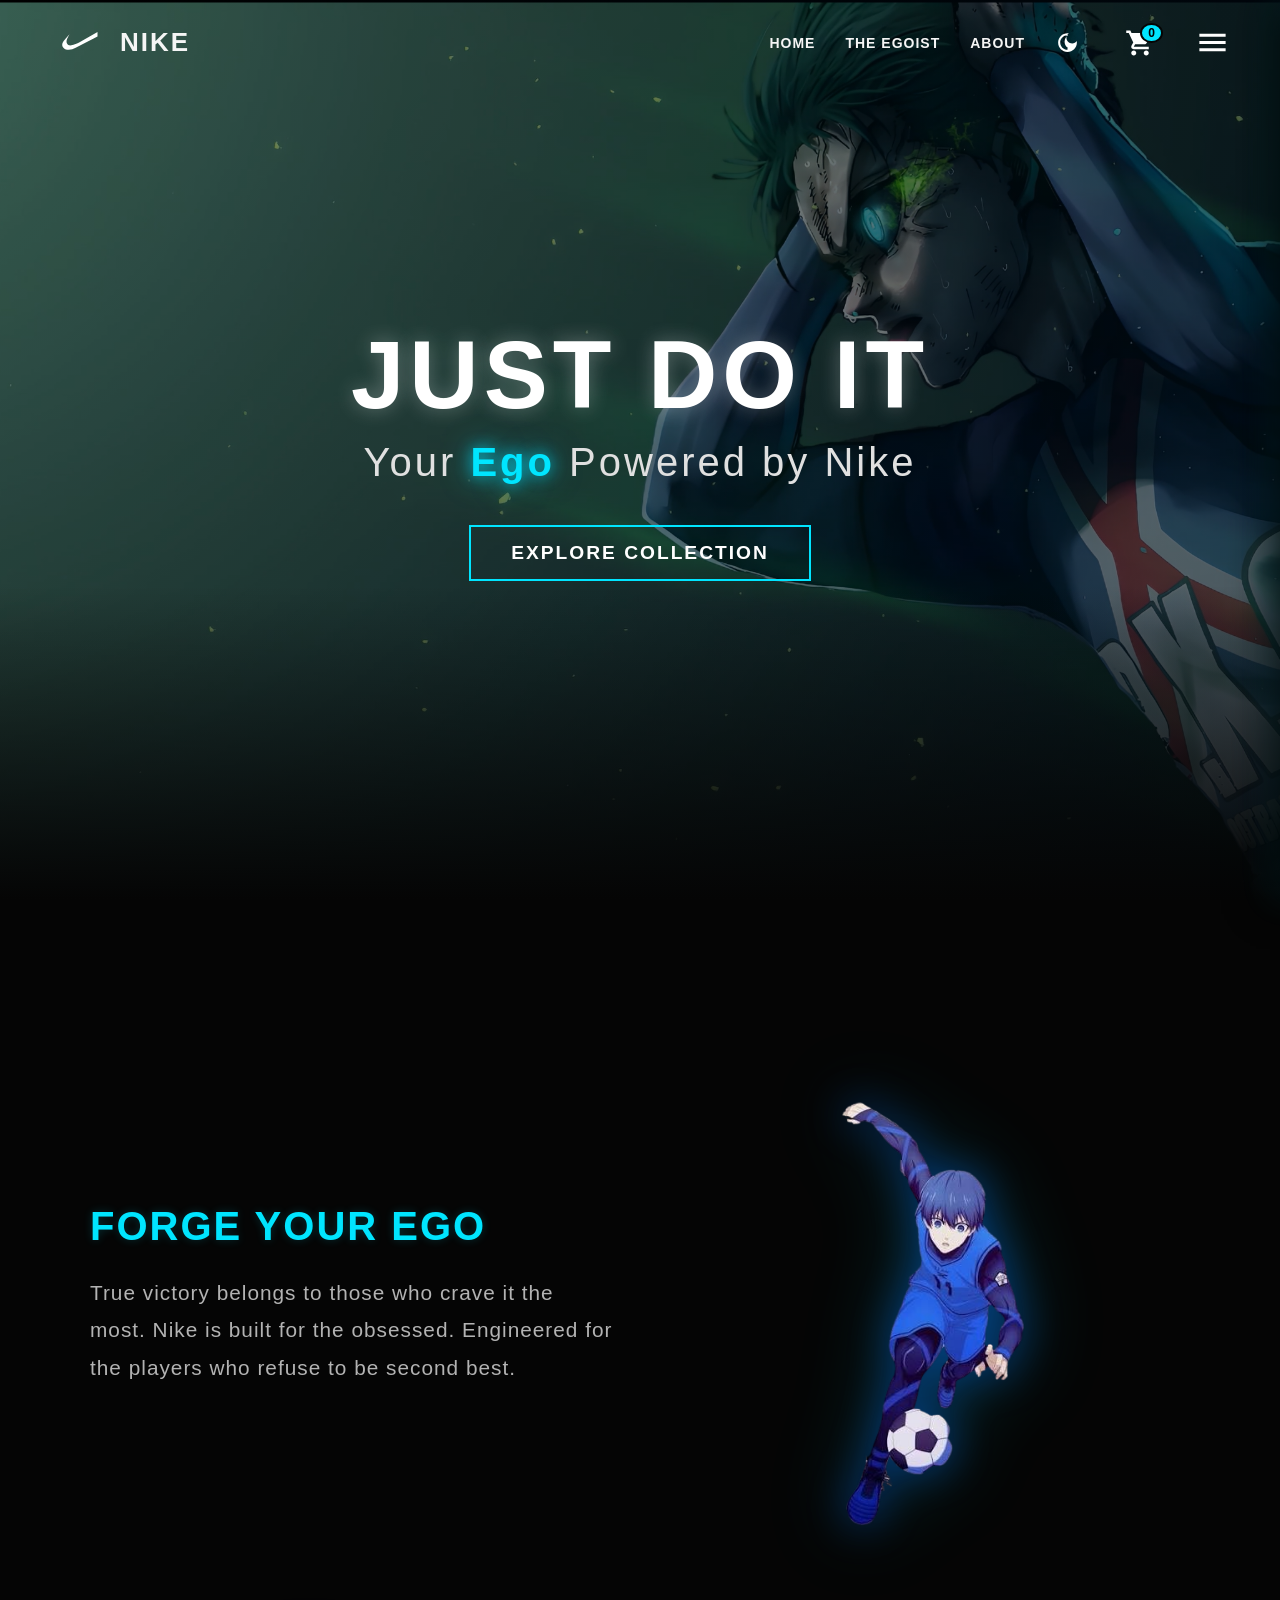
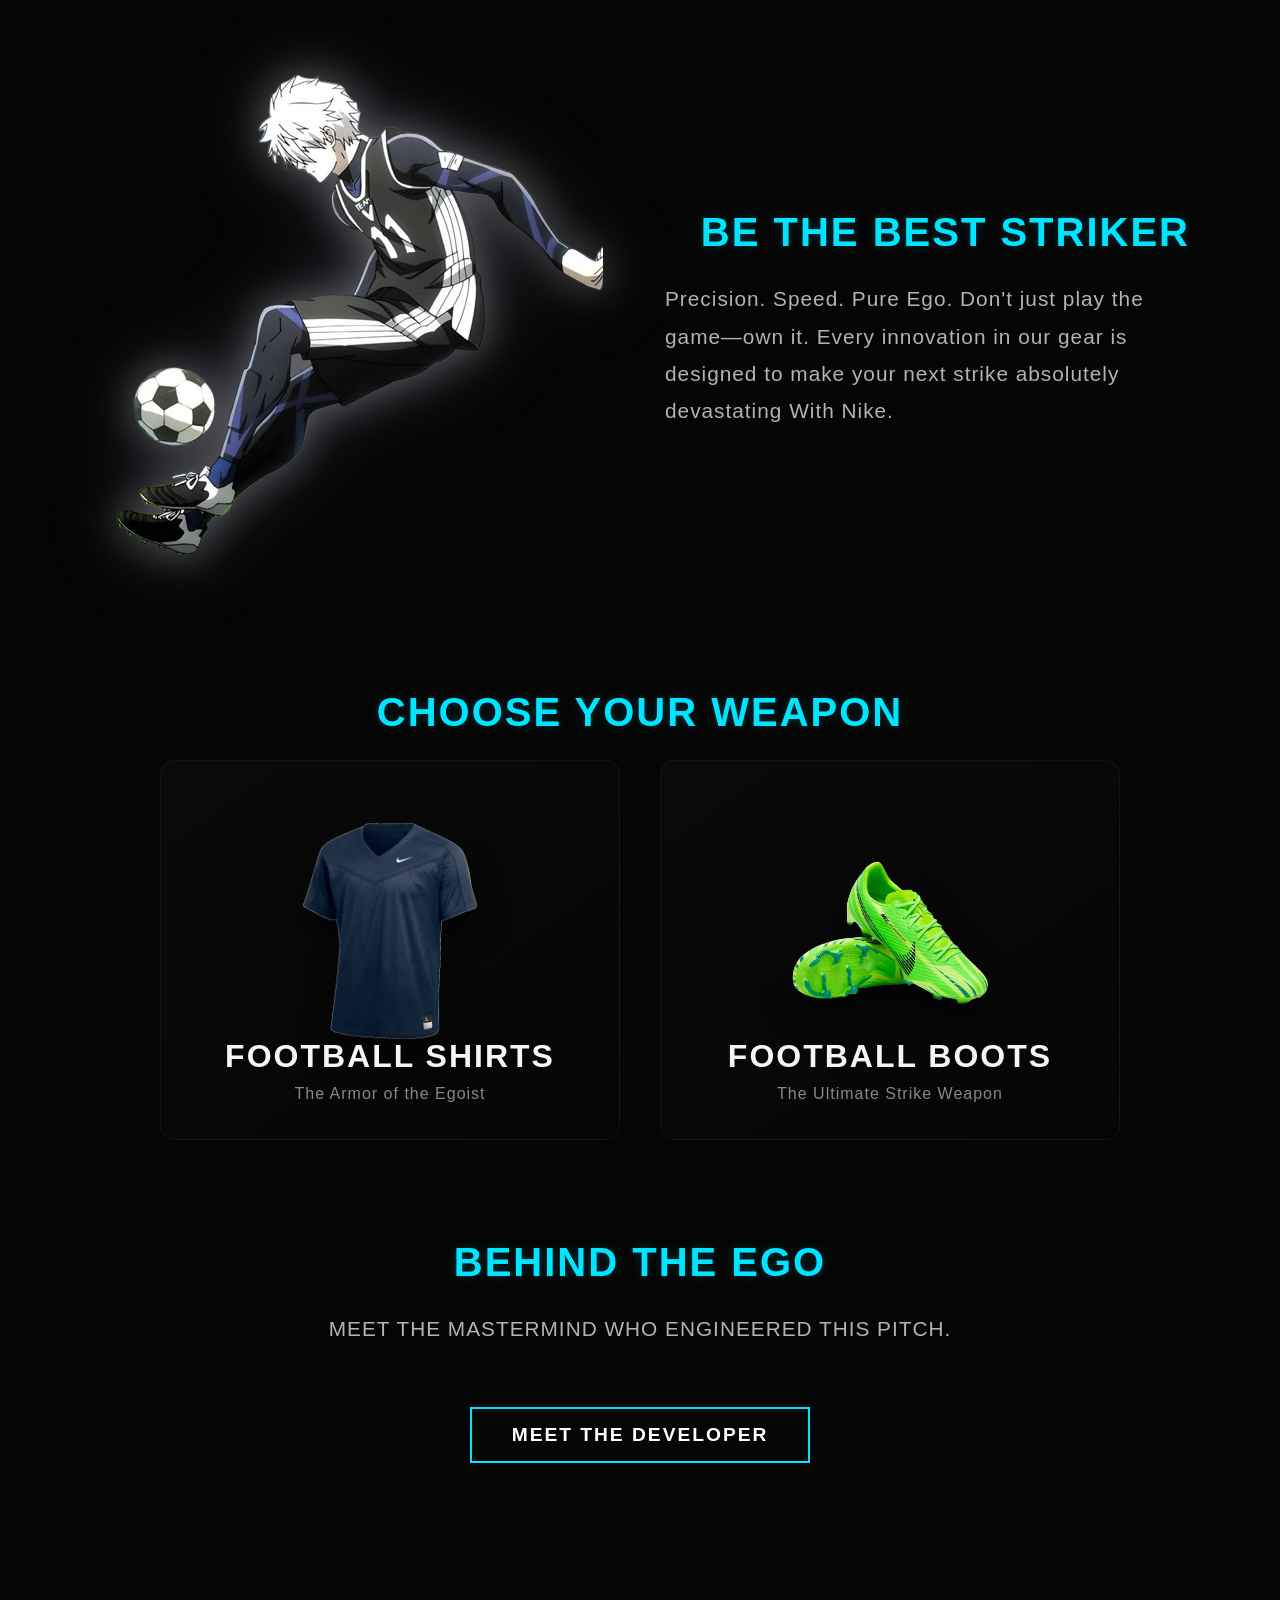
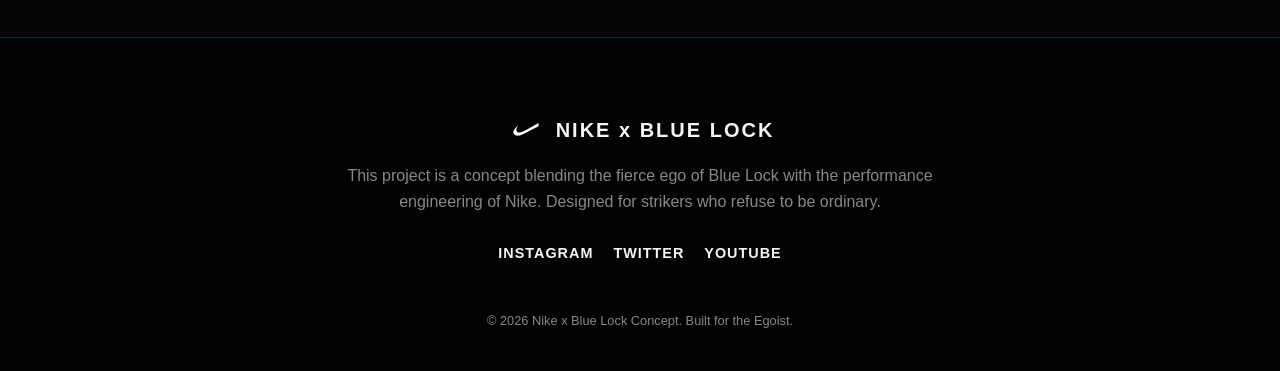
==== commit ae77e747: "Update index.html" ====
--- a/index.html
+++ b/index.html
@@ -56,15 +56,16 @@
   <!-- القائمة الجانبية المخفية -->
     <div id="sidebar" class="sidebar">
         <div class="close-btn" id="close-btn">&times;</div>
-        <ul class="sidebar-links">
-            <!-- روابط أقسام الصفحة (بتظهر في الموبايل بس وتقفل القائمة أول ما تدوس عليها) -->
+      <ul class="sidebar-links">
+            <!-- ضفنا كلاس mobile-only للروابط اللي المفروض تختفي في اللاب توب -->
             <li class="mobile-only"><a href="#hero" onclick="document.getElementById('sidebar').classList.remove('active');">Home</a></li>
             <li class="mobile-only"><a href="#about" onclick="document.getElementById('sidebar').classList.remove('active');">The Egoist</a></li>
-            <li class="mobile-only" style="margin-bottom: 15px;"><a href="#footer" onclick="document.getElementById('sidebar').classList.remove('active');">About</a></li>
             
-            <!-- روابط المنتجات -->
+            <!-- التيشيرتات والبوتس هيفضلوا ظاهرين دايماً في كل الشاشات -->
             <li><a href="shirts.html" target="_blank">Football Shirts</a></li>
             <li><a href="boots.html" target="_blank">Football Boots</a></li>
+            
+            <li class="mobile-only"><a href="#footer" onclick="document.getElementById('sidebar').classList.remove('active');">About</a></li>
         </ul>
     </div>
 
--- a/css/master.css
+++ b/css/master.css
@@ -160,8 +160,12 @@
     left: 0;
     width: 100%;
     height: 100%;
-    background: linear-gradient(135deg, rgba(0,0,0,0.4) 0%, rgba(0, 15, 30, 0.7) 100%);
+    /* دمجنا التظليل العادي مع تدرج من تحت بياخد لون خلفية الموقع (سواء دارك أو لايت) */
+    background: 
+        linear-gradient(to bottom, transparent 65%, var(--bg-main) 100%),
+        linear-gradient(135deg, rgba(0,0,0,0.4) 0%, rgba(0, 15, 30, 0.7) 100%);
     z-index: -1;
+    transition: background 0.5s ease;
 }
  
 .hero-content {
@@ -895,3 +899,7 @@
         display: block;
     }
 }
+/* إخفاء الروابط الأساسية من القائمة الجانبية في اللاب توب */
+.mobile-only {
+    display: none;
+}
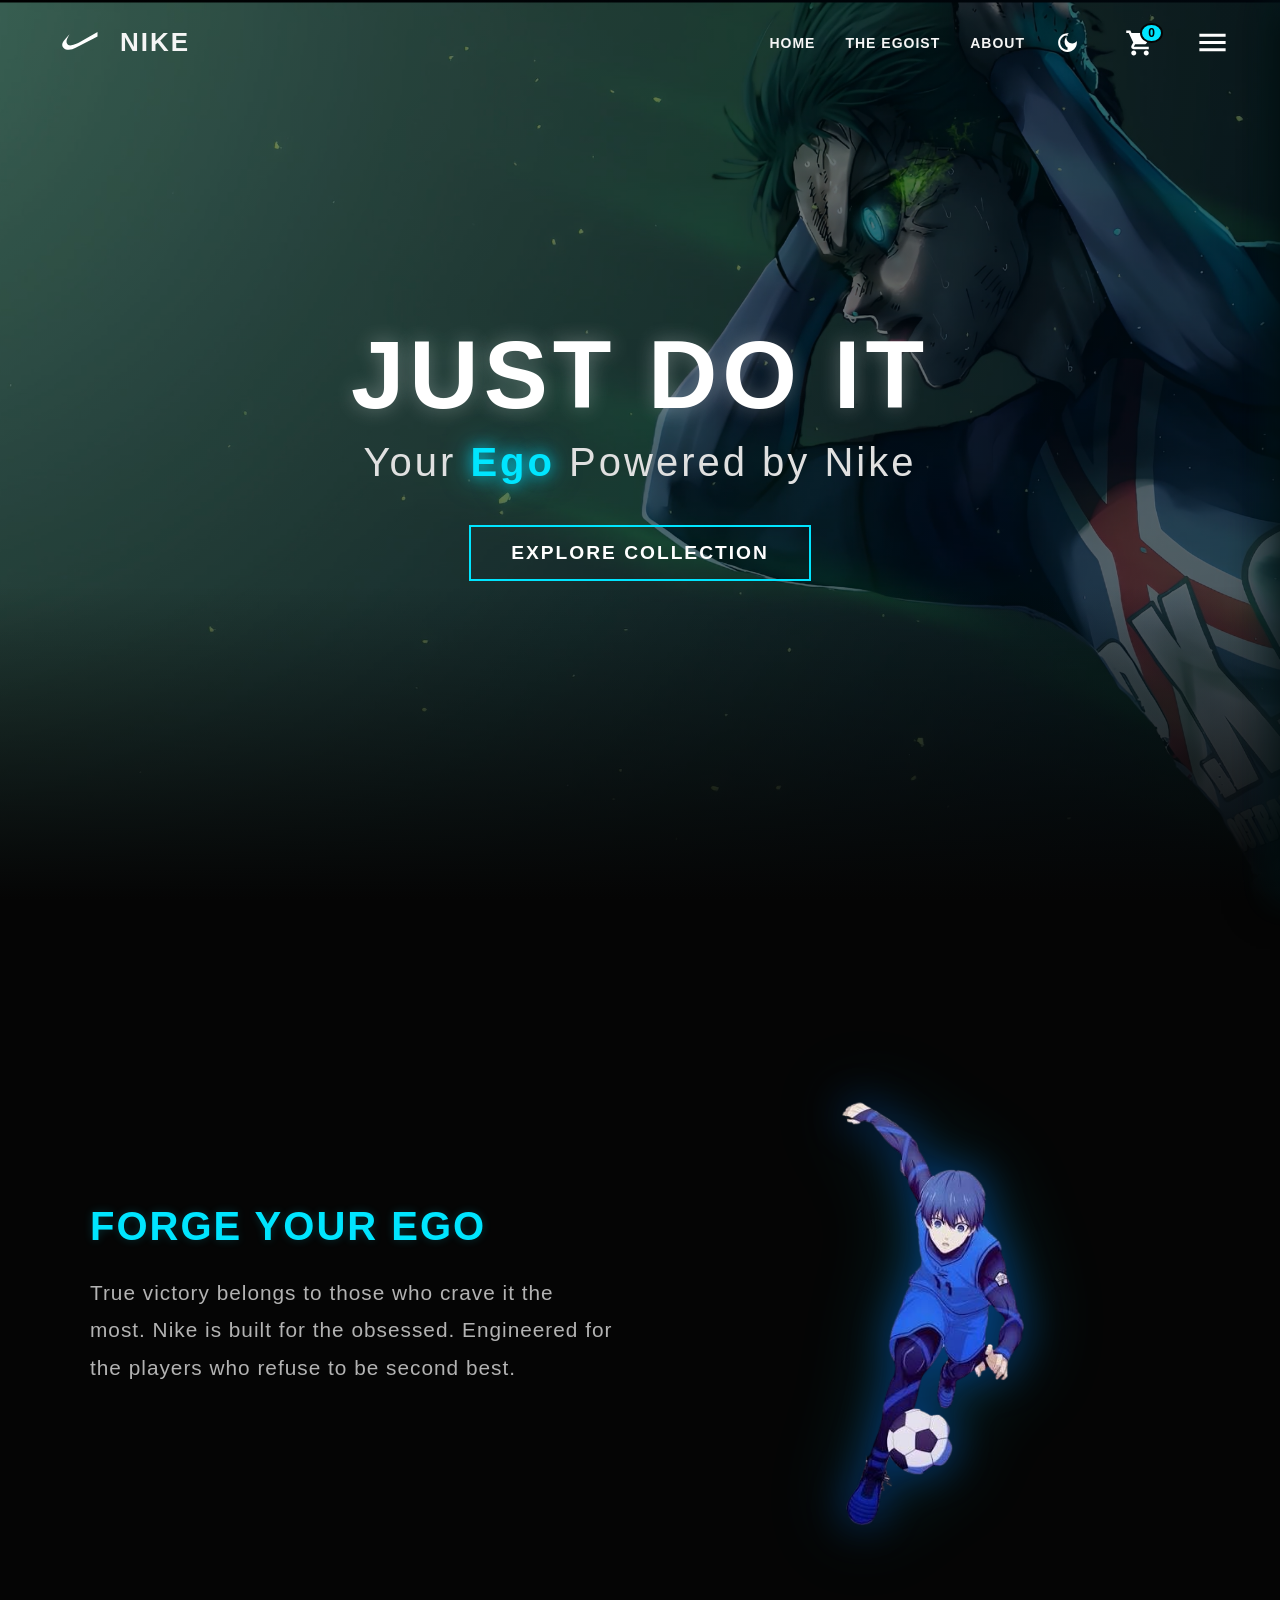
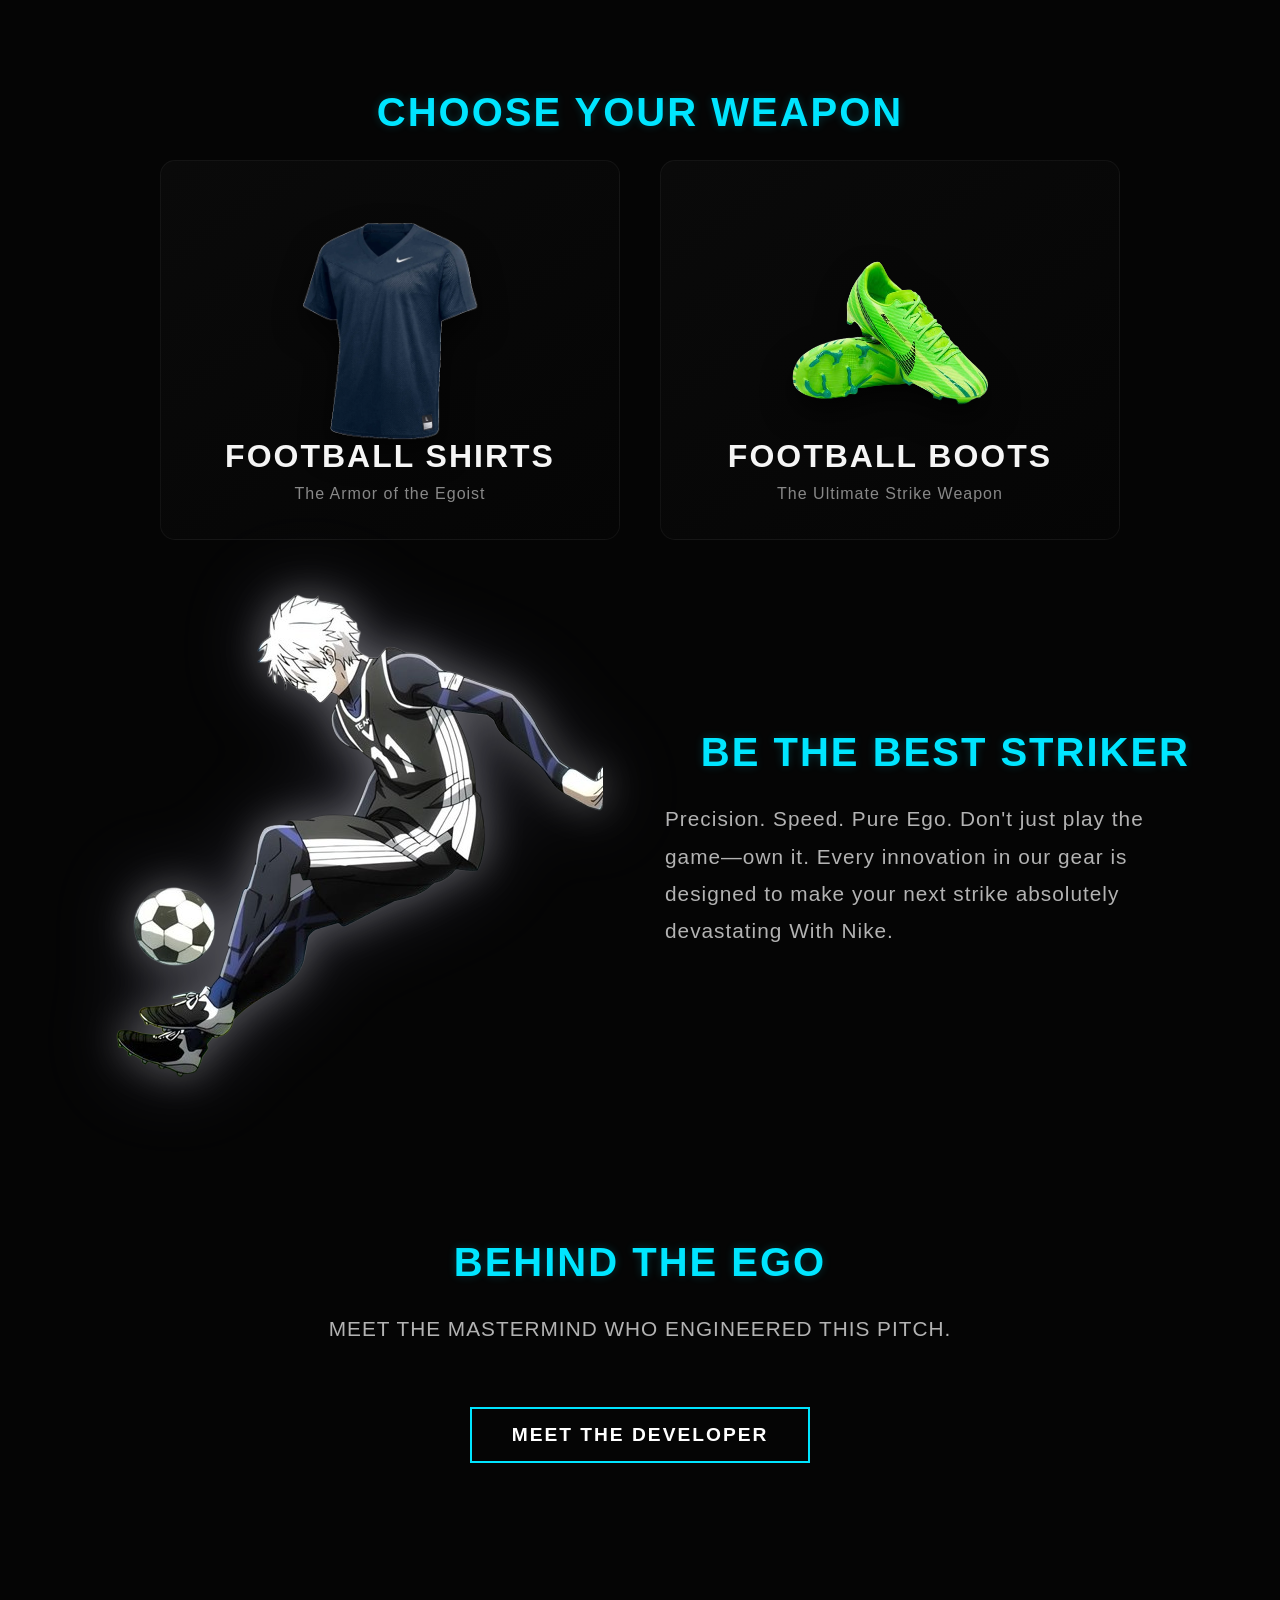
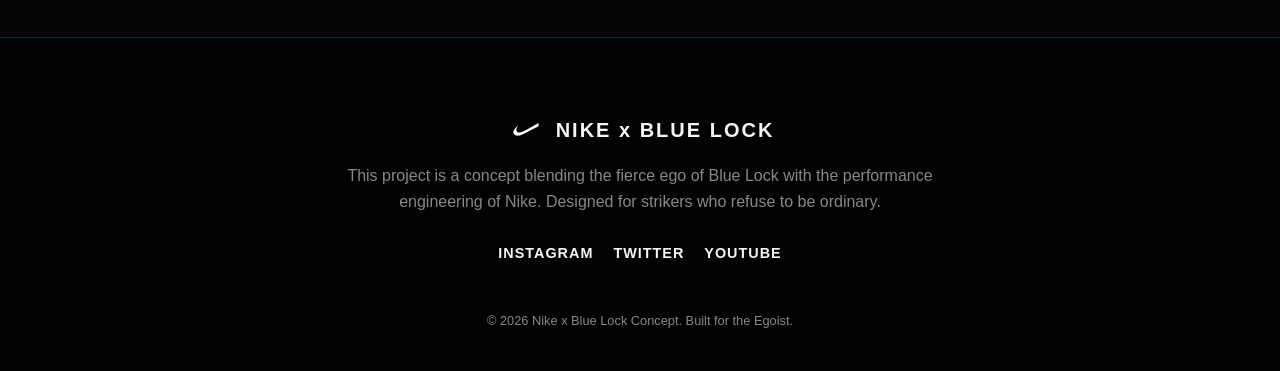
==== commit 31aaa63c: "Update index.html" ====
--- a/index.html
+++ b/index.html
@@ -95,16 +95,7 @@
             </div>
         </div>
         
-        <!-- ناجي -->
-        <div class="split-container split-reverse reveal">
-            <div class="text-content">
-                <h3 class="section-title text-left">BE THE BEST STRIKER</h3>
-                <p>Precision. Speed. Pure Ego. Don't just play the game—own it. Every innovation in our gear is designed to make your next strike absolutely devastating With Nike.</p>
-            </div>
-            <div class="image-content">
-                <img src="main photos/nagiiisiii-removebg-preview.png" alt="Nagi Seishiro" class="character-img nagi-aura">
-            </div>
-        </div>
+      
 
         <!-- الكروت -->
         <div class="categories-section reveal">
@@ -126,6 +117,22 @@
                 </a>
             </div>
         </div>
+
+
+
+          <!-- ناجي -->
+        <div class="split-container split-reverse reveal">
+            <div class="text-content">
+                <h3 class="section-title text-left">BE THE BEST STRIKER</h3>
+                <p>Precision. Speed. Pure Ego. Don't just play the game—own it. Every innovation in our gear is designed to make your next strike absolutely devastating With Nike.</p>
+            </div>
+            <div class="image-content">
+                <img src="main photos/nagiiisiii-removebg-preview.png" alt="Nagi Seishiro" class="character-img nagi-aura">
+            </div>
+        </div>
+
+
+        
         
         <!-- سيكشن المطور -->
         <div class="developer-teaser reveal">
